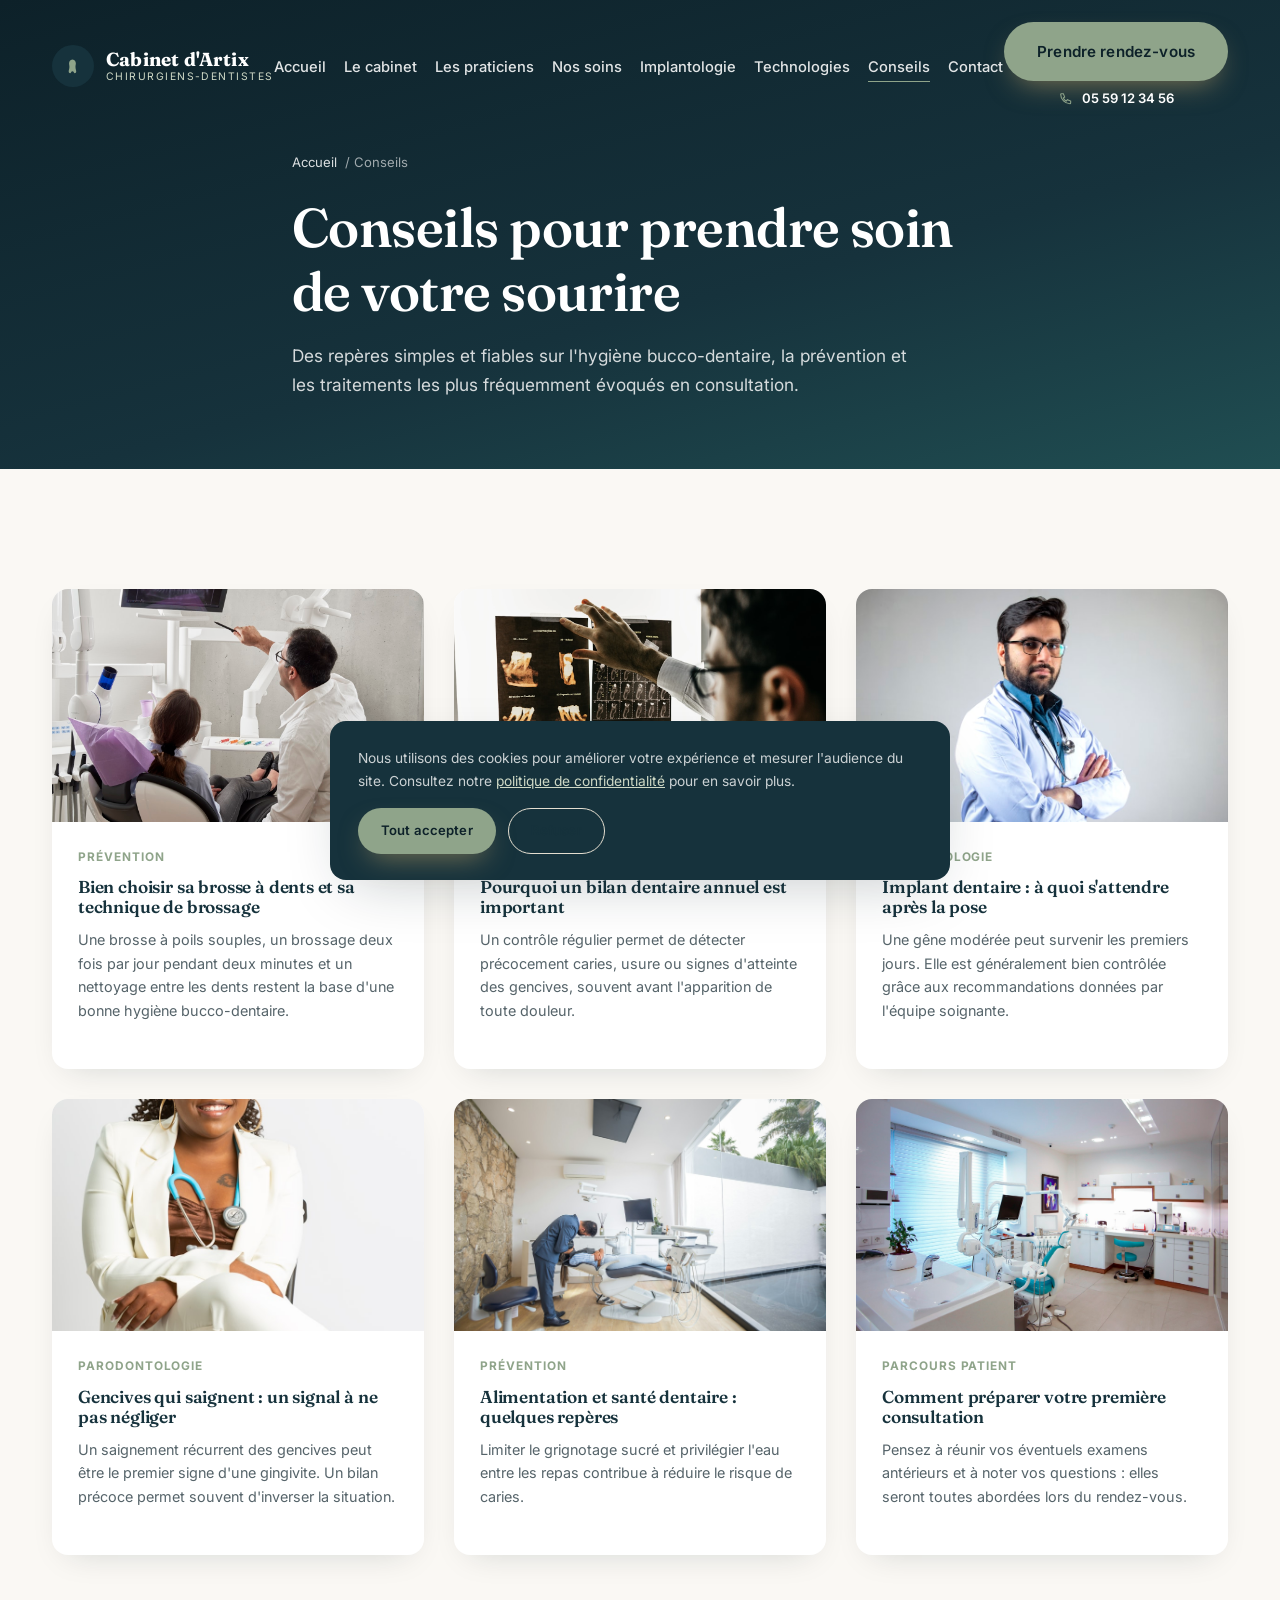
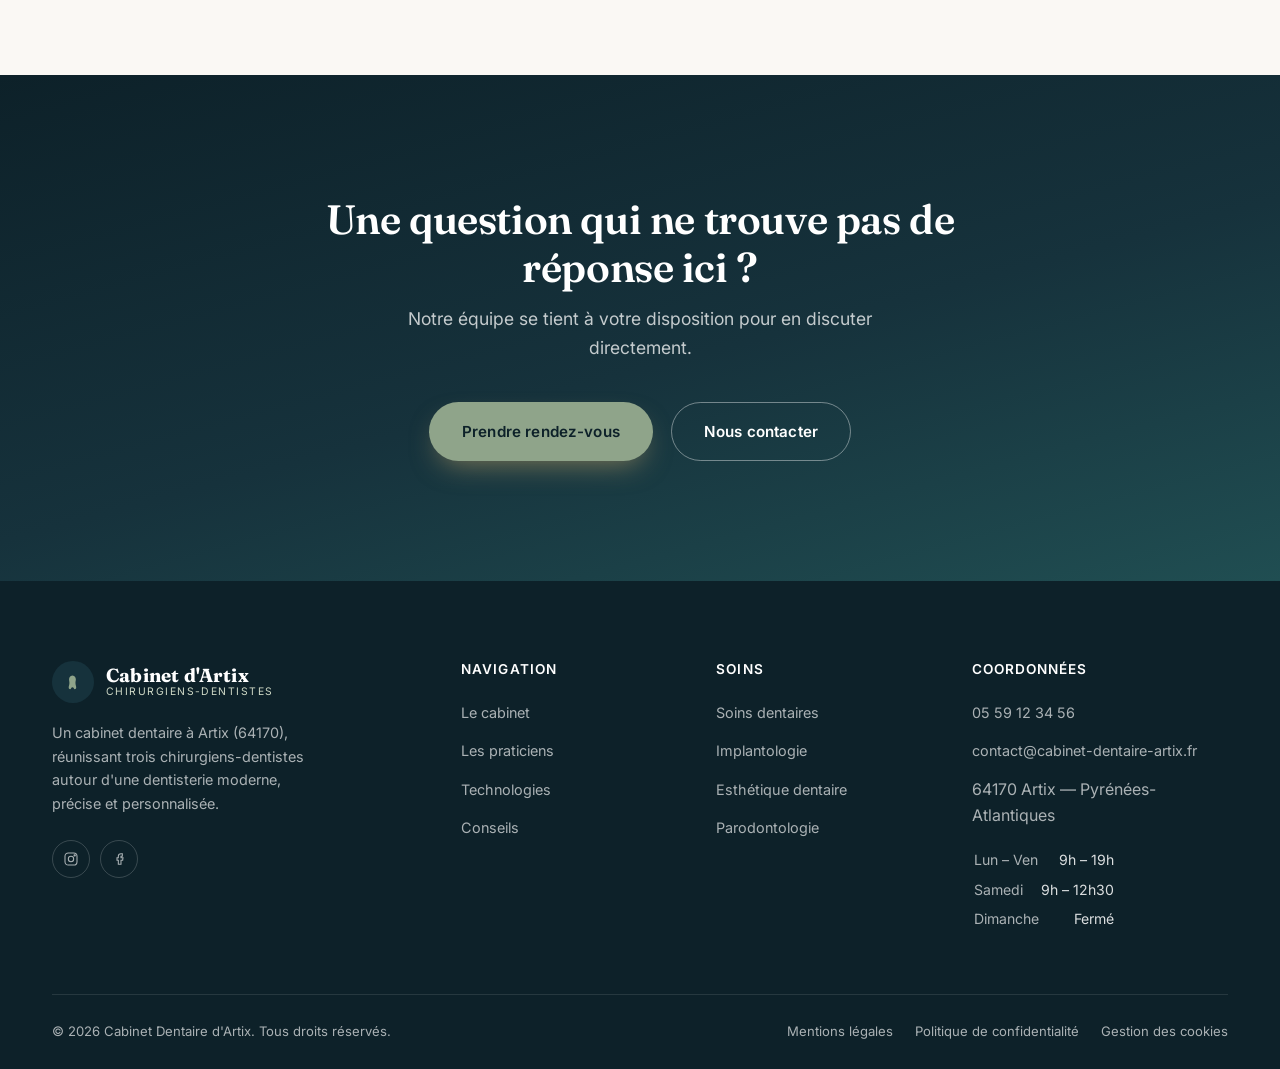
==== conseils.html @ f7f4b3a9 "Initial commit: site vitrine Cabinet Dentaire d'Artix Site multi-pages (accueil, cabinet, praticiens" ====
<!DOCTYPE html>
<html lang="fr">
<head>
<meta charset="UTF-8">
<meta name="viewport" content="width=device-width, initial-scale=1.0">
<title>Conseils dentaires — Cabinet Dentaire d'Artix (64170)</title>
<meta name="description" content="Conseils pratiques sur l'hygiène bucco-dentaire, la prévention et les implants dentaires, par l'équipe du Cabinet Dentaire d'Artix.">
<link rel="canonical" href="https://www.cabinet-dentaire-artix.fr/conseils.html">
<link rel="icon" href="data:image/svg+xml,%3Csvg xmlns='http://www.w3.org/2000/svg' viewBox='0 0 24 24'%3E%3Crect width='24' height='24' rx='6' fill='%2316323c'/%3E%3Cpath fill='%238fa48a' d='M12 5c-2.5 0-4.3 1.7-4.3 4 0 1.6.4 2.4.4 4 0 2.3-.8 3.1-.8 5 0 1.1.7 1.9 1.5 1.9 1.1 0 1.1-2.3 2.6-2.3s1.5 2.3 2.6 2.3c.8 0 1.5-.8 1.5-1.9 0-1.9-.8-2.7-.8-5 0-1.6.4-2.4.4-4 0-2.3-1.8-4-4.3-4z'/%3E%3C/svg%3E">
<link rel="preconnect" href="https://fonts.googleapis.com">
<link rel="preconnect" href="https://fonts.gstatic.com" crossorigin>
<link href="https://fonts.googleapis.com/css2?family=Fraunces:ital,opsz,wght@0,9..144,500;0,9..144,600;1,9..144,500&family=Inter:wght@400;500;600;700&display=swap" rel="stylesheet">
<link rel="stylesheet" href="css/style.css">
</head>
<body>

<header class="site-header" id="siteHeader">
  <div class="container">
    <a href="index.html" class="logo">
      <span class="logo-mark"><svg viewBox="0 0 24 24" fill="none"><path d="M12 5c-2.5 0-4.3 1.7-4.3 4 0 1.6.4 2.4.4 4 0 2.3-.8 3.1-.8 5 0 1.1.7 1.9 1.5 1.9 1.1 0 1.1-2.3 2.6-2.3s1.5 2.3 2.6 2.3c.8 0 1.5-.8 1.5-1.9 0-1.9-.8-2.7-.8-5 0-1.6.4-2.4.4-4 0-2.3-1.8-4-4.3-4z" fill="currentColor"/></svg></span>
      <span class="logo-text"><strong>Cabinet d'Artix</strong><span>Chirurgiens-dentistes</span></span>
    </a>
    <nav class="main-nav">
      <ul>
        <li><a href="index.html">Accueil</a></li>
        <li><a href="le-cabinet.html">Le cabinet</a></li>
        <li><a href="les-praticiens.html">Les praticiens</a></li>
        <li><a href="soins-dentaires.html">Nos soins</a></li>
        <li><a href="implantologie.html">Implantologie</a></li>
        <li><a href="technologies.html">Technologies</a></li>
        <li><a href="conseils.html" class="active">Conseils</a></li>
        <li><a href="contact.html">Contact</a></li>
      </ul>
    </nav>
    <div class="header-actions">
      <div class="header-cta">
        <a href="contact.html" class="btn btn-primary">Prendre rendez-vous</a>
        <a href="tel:+33559123456" class="header-call">
          <svg viewBox="0 0 24 24" fill="none" stroke="currentColor" stroke-width="1.6"><path d="M4 5c0-.6.4-1 1-1h3l2 5-2 1.5c.9 2 2.5 3.6 4.5 4.5L14 13l5 2v3c0 .6-.4 1-1 1C10.6 19 4 12.4 4 5z"/></svg>
          <span>05 59 12 34 56</span>
        </a>
      </div>
      <button class="nav-toggle" id="navToggle" aria-label="Ouvrir le menu"><span></span><span></span><span></span></button>
    </div>
  </div>
</header>

<div class="mobile-nav-panel" id="mobileNav">
  <ul>
    <li><a href="index.html">Accueil</a></li>
    <li><a href="le-cabinet.html">Le cabinet</a></li>
    <li><a href="les-praticiens.html">Les praticiens</a></li>
    <li><a href="soins-dentaires.html">Nos soins</a></li>
    <li><a href="implantologie.html">Implantologie</a></li>
    <li><a href="technologies.html">Technologies</a></li>
    <li><a href="conseils.html">Conseils</a></li>
    <li><a href="contact.html">Contact</a></li>
  </ul>
  <a href="contact.html" class="btn btn-primary">Prendre rendez-vous</a>
  <a href="tel:+33559123456" class="header-call">05 59 12 34 56</a>
</div>

<main>

<section class="page-hero no-media">
  <div class="container page-hero-content">
    <div class="breadcrumb"><a href="index.html">Accueil</a> / Conseils</div>
    <h1>Conseils pour prendre soin de votre sourire</h1>
    <p class="page-hero-lead">Des repères simples et fiables sur l'hygiène bucco-dentaire, la prévention et les traitements les plus fréquemment évoqués en consultation.</p>
  </div>
</section>

<section class="section-pad">
  <div class="container">
    <div class="articles-grid" data-reveal-group>
      <article class="article-card" data-reveal style="--i:0">
        <div class="article-media"><img src="assets/img/consultation.jpg" alt="Bonnes pratiques d'hygiène bucco-dentaire au quotidien" loading="lazy"></div>
        <div class="article-body">
          <div class="article-tag">Prévention</div>
          <h3>Bien choisir sa brosse à dents et sa technique de brossage</h3>
          <p>Une brosse à poils souples, un brossage deux fois par jour pendant deux minutes et un nettoyage entre les dents restent la base d'une bonne hygiène bucco-dentaire.</p>
        </div>
      </article>
      <article class="article-card" data-reveal style="--i:1">
        <div class="article-media"><img src="assets/img/diagnostic.jpg" alt="Fréquence recommandée des bilans dentaires" loading="lazy"></div>
        <div class="article-body">
          <div class="article-tag">Prévention</div>
          <h3>Pourquoi un bilan dentaire annuel est important</h3>
          <p>Un contrôle régulier permet de détecter précocement caries, usure ou signes d'atteinte des gencives, souvent avant l'apparition de toute douleur.</p>
        </div>
      </article>
      <article class="article-card" data-reveal style="--i:2">
        <div class="article-media"><img src="assets/img/team-antoine.jpg" alt="Explication du déroulement d'un traitement implantaire" loading="lazy"></div>
        <div class="article-body">
          <div class="article-tag">Implantologie</div>
          <h3>Implant dentaire&nbsp;: à quoi s'attendre après la pose</h3>
          <p>Une gêne modérée peut survenir les premiers jours. Elle est généralement bien contrôlée grâce aux recommandations données par l'équipe soignante.</p>
        </div>
      </article>
      <article class="article-card" data-reveal style="--i:3">
        <div class="article-media"><img src="assets/img/team-sarah.jpg" alt="Prévention des maladies des gencives" loading="lazy"></div>
        <div class="article-body">
          <div class="article-tag">Parodontologie</div>
          <h3>Gencives qui saignent&nbsp;: un signal à ne pas négliger</h3>
          <p>Un saignement récurrent des gencives peut être le premier signe d'une gingivite. Un bilan précoce permet souvent d'inverser la situation.</p>
        </div>
      </article>
      <article class="article-card" data-reveal style="--i:4">
        <div class="article-media"><img src="assets/img/cabinet-vue.jpg" alt="Alimentation et santé dentaire" loading="lazy"></div>
        <div class="article-body">
          <div class="article-tag">Prévention</div>
          <h3>Alimentation et santé dentaire&nbsp;: quelques repères</h3>
          <p>Limiter le grignotage sucré et privilégier l'eau entre les repas contribue à réduire le risque de caries.</p>
        </div>
      </article>
      <article class="article-card" data-reveal style="--i:5">
        <div class="article-media"><img src="assets/img/hero-cabinet.jpg" alt="Bonne préparation avant un rendez-vous dentaire" loading="lazy"></div>
        <div class="article-body">
          <div class="article-tag">Parcours patient</div>
          <h3>Comment préparer votre première consultation</h3>
          <p>Pensez à réunir vos éventuels examens antérieurs et à noter vos questions&nbsp;: elles seront toutes abordées lors du rendez-vous.</p>
        </div>
      </article>
    </div>
  </div>
</section>

<section class="cta-final section-pad">
  <div class="container">
    <div data-reveal>
      <h2>Une question qui ne trouve pas de réponse ici ?</h2>
      <p class="lead">Notre équipe se tient à votre disposition pour en discuter directement.</p>
      <div class="cta-final-actions">
        <a href="contact.html" class="btn btn-primary">Prendre rendez-vous</a>
        <a href="contact.html?tab=msg" class="btn btn-ghost-light">Nous contacter</a>
      </div>
    </div>
  </div>
</section>

</main>

<footer class="site-footer">
  <div class="container">
    <div class="footer-top">
      <div class="footer-brand">
        <a href="index.html" class="logo">
          <span class="logo-mark"><svg viewBox="0 0 24 24" fill="none"><path d="M12 5c-2.5 0-4.3 1.7-4.3 4 0 1.6.4 2.4.4 4 0 2.3-.8 3.1-.8 5 0 1.1.7 1.9 1.5 1.9 1.1 0 1.1-2.3 2.6-2.3s1.5 2.3 2.6 2.3c.8 0 1.5-.8 1.5-1.9 0-1.9-.8-2.7-.8-5 0-1.6.4-2.4.4-4 0-2.3-1.8-4-4.3-4z" fill="currentColor"/></svg></span>
          <span class="logo-text"><strong>Cabinet d'Artix</strong><span>Chirurgiens-dentistes</span></span>
        </a>
        <p>Un cabinet dentaire à Artix (64170), réunissant trois chirurgiens-dentistes autour d'une dentisterie moderne, précise et personnalisée.</p>
        <div class="footer-social">
          <a href="#" aria-label="Instagram"><svg viewBox="0 0 24 24" fill="none" stroke="currentColor" stroke-width="1.6"><rect x="3" y="3" width="18" height="18" rx="5"/><circle cx="12" cy="12" r="4"/><circle cx="17.5" cy="6.5" r="1"/></svg></a>
          <a href="#" aria-label="Facebook"><svg viewBox="0 0 24 24" fill="none" stroke="currentColor" stroke-width="1.6"><path d="M15 8h2V4h-2a4 4 0 00-4 4v2H9v4h2v6h4v-6h2.5l.5-4H15V8z"/></svg></a>
        </div>
      </div>
      <div class="footer-col">
        <h4>Navigation</h4>
        <ul>
          <li><a href="le-cabinet.html">Le cabinet</a></li>
          <li><a href="les-praticiens.html">Les praticiens</a></li>
          <li><a href="technologies.html">Technologies</a></li>
          <li><a href="conseils.html">Conseils</a></li>
        </ul>
      </div>
      <div class="footer-col">
        <h4>Soins</h4>
        <ul>
          <li><a href="soins-dentaires.html">Soins dentaires</a></li>
          <li><a href="implantologie.html">Implantologie</a></li>
          <li><a href="esthetique-dentaire.html">Esthétique dentaire</a></li>
          <li><a href="parodontologie.html">Parodontologie</a></li>
        </ul>
      </div>
      <div class="footer-col">
        <h4>Coordonnées</h4>
        <ul>
          <li><a href="tel:+33559123456">05 59 12 34 56</a></li>
          <li><a href="mailto:contact@cabinet-dentaire-artix.fr">contact@cabinet-dentaire-artix.fr</a></li>
          <li><span>64170 Artix — Pyrénées-Atlantiques</span></li>
        </ul>
        <table class="footer-hours" style="margin-top:16px;">
          <tr><td>Lun – Ven</td><td>9h – 19h</td></tr>
          <tr><td>Samedi</td><td>9h – 12h30</td></tr>
          <tr><td>Dimanche</td><td>Fermé</td></tr>
        </table>
      </div>
    </div>
    <div class="footer-bottom">
      <span>© 2026 Cabinet Dentaire d'Artix. Tous droits réservés.</span>
      <div class="footer-legal">
        <a href="mentions-legales.html">Mentions légales</a>
        <a href="politique-confidentialite.html">Politique de confidentialité</a>
        <a href="gestion-cookies.html">Gestion des cookies</a>
      </div>
    </div>
  </div>
</footer>

<div class="mobile-bar">
  <a href="tel:+33559123456" class="btn btn-outline">Appeler</a>
  <a href="contact.html" class="btn btn-primary">Rendez-vous</a>
</div>

<button class="to-top" id="toTop" aria-label="Retour en haut"><svg viewBox="0 0 24 24" fill="none" stroke="currentColor" stroke-width="2"><path d="M12 19V5M5 12l7-7 7 7"/></svg></button>

<div class="cookie-banner" id="cookieBanner">
  <p>Nous utilisons des cookies pour améliorer votre expérience et mesurer l'audience du site. Consultez notre <a href="politique-confidentialite.html">politique de confidentialité</a> pour en savoir plus.</p>
  <div class="cookie-actions">
    <button class="btn btn-primary" id="cookieAccept">Tout accepter</button>
    <button class="btn btn-outline" id="cookieDecline">Refuser</button>
  </div>
</div>

<script src="js/main.js"></script>
</body>
</html>
---- css/style.css ----
/* ==========================================================================
   Cabinet Dentaire d'Artix — Feuille de styles principale
   ========================================================================== */

:root {
  /* Couleurs — bleu nuit / pétrole, vert sauge, beige naturel, blanc cassé */
  --navy: #16323c;
  --navy-deep: #0d2129;
  --petrol: #204e52;
  --gold: #8fa48a;        /* vert sauge — accent (nom de variable conservé) */
  --gold-soft: #cfd9c6;   /* vert sauge clair */
  --beige: #f2ede1;       /* beige naturel */
  --off-white: #faf8f4;   /* blanc cassé */
  --white: #ffffff;
  --ink: #1f2b2c;
  --ink-soft: #56646a;
  --line: #e4ded0;
  --success: #4a7c63;

  /* Typographie */
  --font-display: "Fraunces", "Playfair Display", Georgia, serif;
  --font-body: "Inter", -apple-system, BlinkMacSystemFont, "Segoe UI", sans-serif;

  /* Rythme */
  --container: 1240px;
  --radius-sm: 8px;
  --radius-md: 16px;
  --radius-lg: 28px;
  --shadow-soft: 0 20px 60px -20px rgba(13, 33, 41, 0.25);
  --shadow-card: 0 12px 32px -16px rgba(13, 33, 41, 0.18);
  --ease: cubic-bezier(0.22, 1, 0.36, 1);
}

/* ---------- Reset ---------- */
*, *::before, *::after { box-sizing: border-box; }
html { scroll-behavior: smooth; }
body, h1, h2, h3, h4, p, figure, blockquote { margin: 0; }
ul, ol { margin: 0; padding: 0; list-style: none; }
img { max-width: 100%; display: block; }
a { color: inherit; text-decoration: none; }
button { font: inherit; cursor: pointer; }
input, textarea, select { font: inherit; }
svg { display: block; }

body {
  font-family: var(--font-body);
  color: var(--ink);
  background: var(--off-white);
  line-height: 1.65;
  -webkit-font-smoothing: antialiased;
  overflow-x: hidden;
}

.container {
  width: 100%;
  max-width: var(--container);
  margin: 0 auto;
  padding-left: 32px;
  padding-right: 32px;
}

section { position: relative; }

h1, h2, h3, h4 {
  font-family: var(--font-display);
  font-weight: 600;
  color: var(--navy);
  line-height: 1.18;
  letter-spacing: -0.01em;
}

h2 { font-size: clamp(2rem, 3.2vw, 2.85rem); }
h3 { font-size: clamp(1.25rem, 2vw, 1.5rem); }

.eyebrow {
  display: inline-flex;
  align-items: center;
  gap: 10px;
  font-family: var(--font-body);
  font-size: 0.78rem;
  font-weight: 600;
  letter-spacing: 0.14em;
  text-transform: uppercase;
  color: var(--gold);
  margin-bottom: 16px;
}
.eyebrow::before {
  content: "";
  width: 26px;
  height: 1px;
  background: var(--gold);
}

.section-head {
  max-width: 640px;
  margin-bottom: 56px;
}
.section-head.center { margin-left: auto; margin-right: auto; text-align: center; }
.section-head p { color: var(--ink-soft); font-size: 1.05rem; margin-top: 16px; }

.section-pad { padding: 120px 0; }
@media (max-width: 768px) { .section-pad { padding: 80px 0; } }

/* ---------- Boutons ---------- */
.btn {
  display: inline-flex;
  align-items: center;
  justify-content: center;
  gap: 10px;
  padding: 16px 32px;
  border-radius: 100px;
  font-size: 0.95rem;
  font-weight: 600;
  letter-spacing: 0.01em;
  border: 1px solid transparent;
  transition: transform 0.35s var(--ease), box-shadow 0.35s var(--ease), background 0.35s var(--ease), color 0.35s var(--ease), border-color 0.35s var(--ease);
  white-space: nowrap;
}
.btn-primary {
  background: var(--gold);
  color: var(--navy-deep);
  box-shadow: 0 12px 28px -10px rgba(198, 165, 103, 0.6);
}
.btn-primary:hover { transform: translateY(-2px); box-shadow: 0 16px 34px -10px rgba(198, 165, 103, 0.75); }

.btn-ghost-light {
  background: transparent;
  color: var(--white);
  border-color: rgba(255,255,255,0.4);
}
.btn-ghost-light:hover { background: rgba(255,255,255,0.1); border-color: rgba(255,255,255,0.7); transform: translateY(-2px); }

.btn-outline {
  background: transparent;
  color: var(--navy);
  border-color: var(--line);
}
.btn-outline:hover { border-color: var(--navy); transform: translateY(-2px); }

.btn-dark {
  background: var(--navy);
  color: var(--white);
}
.btn-dark:hover { background: var(--navy-deep); transform: translateY(-2px); }

.btn-block { width: 100%; }
.btn svg { width: 18px; height: 18px; flex-shrink: 0; }

/* ---------- Header ---------- */
.site-header {
  position: fixed;
  top: 0; left: 0; right: 0;
  z-index: 500;
  padding: 22px 0;
  transition: background 0.4s var(--ease), padding 0.4s var(--ease), box-shadow 0.4s var(--ease);
}
.site-header .container { display: flex; align-items: center; justify-content: space-between; }
.site-header.scrolled {
  background: rgba(250, 248, 244, 0.92);
  backdrop-filter: blur(14px);
  -webkit-backdrop-filter: blur(14px);
  padding: 14px 0;
  box-shadow: 0 8px 30px -18px rgba(14,36,56,0.35);
}

.logo { display: flex; align-items: center; gap: 12px; }
.logo-mark {
  width: 42px; height: 42px;
  border-radius: 50%;
  display: grid; place-items: center;
  background: var(--navy);
  color: var(--gold);
  flex-shrink: 0;
}
.logo-mark svg { width: 22px; height: 22px; }
.logo-text { display: flex; flex-direction: column; line-height: 1.1; }
.logo-text strong {
  font-family: var(--font-display);
  font-size: 1.18rem;
  color: var(--white);
  transition: color 0.4s var(--ease);
  letter-spacing: 0.01em;
}
.logo-text span {
  font-size: 0.65rem;
  letter-spacing: 0.14em;
  text-transform: uppercase;
  color: var(--gold-soft);
  transition: color 0.4s var(--ease);
}
.site-header.scrolled .logo-text strong { color: var(--navy); }
.site-header.scrolled .logo-text span { color: var(--gold); }

.main-nav { display: flex; align-items: center; gap: 40px; min-width: 0; }
.main-nav ul { display: flex; gap: 18px; min-width: 0; }
.main-nav a {
  font-size: 0.92rem;
  font-weight: 500;
  color: rgba(255,255,255,0.88);
  position: relative;
  padding: 4px 0;
  white-space: nowrap;
  transition: color 0.3s var(--ease);
}
.main-nav a::after {
  content: "";
  position: absolute; left: 0; right: 100%; bottom: -2px;
  height: 1px; background: var(--gold);
  transition: right 0.35s var(--ease);
}
.main-nav a:hover::after, .main-nav a.active::after { right: 0; }
.main-nav a:hover { color: var(--white); }
.site-header.scrolled .main-nav a { color: var(--ink); }
.site-header.scrolled .main-nav a:hover { color: var(--navy); }

.header-actions { display: flex; align-items: center; gap: 18px; }
.header-cta { display: flex; flex-direction: column; align-items: center; gap: 7px; }
.header-call {
  display: flex; align-items: center; gap: 8px;
  color: var(--white); font-size: 0.82rem; font-weight: 600;
  white-space: nowrap;
  transition: color 0.3s var(--ease);
}
.header-call span { white-space: nowrap; }
.site-header.scrolled .header-call { color: var(--navy); }
.header-call svg { width: 16px; height: 16px; color: var(--gold); flex-shrink: 0; }

.nav-toggle {
  display: none;
  width: 44px; height: 44px;
  border-radius: 50%;
  border: 1px solid rgba(255,255,255,0.35);
  background: transparent;
  align-items: center; justify-content: center;
  flex-direction: column; gap: 5px;
}
.site-header.scrolled .nav-toggle { border-color: var(--line); }
.nav-toggle span { width: 18px; height: 1.5px; background: var(--white); transition: all 0.3s var(--ease); }
.site-header.scrolled .nav-toggle span { background: var(--navy); }
.nav-toggle.open span:nth-child(1) { transform: translateY(6.5px) rotate(45deg); }
.nav-toggle.open span:nth-child(2) { opacity: 0; }
.nav-toggle.open span:nth-child(3) { transform: translateY(-6.5px) rotate(-45deg); }

/* ---------- Hero ---------- */
.hero {
  position: relative;
  min-height: 100vh;
  display: flex;
  align-items: center;
  color: var(--white);
  overflow: hidden;
}
.hero-media { position: absolute; inset: 0; z-index: 0; }
.hero-media img { width: 100%; height: 100%; object-fit: cover; transform: scale(1.06); }
.hero-media::after {
  content: "";
  position: absolute; inset: 0;
  background:
    linear-gradient(180deg, rgba(8,24,38,0.72) 0%, rgba(8,24,38,0.55) 38%, rgba(8,24,38,0.88) 100%),
    linear-gradient(90deg, rgba(8,24,38,0.55) 0%, rgba(8,24,38,0.15) 55%);
}
.hero-content { position: relative; z-index: 2; padding-top: 110px; padding-bottom: 80px; }
.hero-content { max-width: 700px; }
.hero-eyebrow {
  display: inline-flex; align-items: center; gap: 10px;
  font-size: 0.8rem; font-weight: 600; letter-spacing: 0.16em; text-transform: uppercase;
  color: var(--gold-soft);
  border: 1px solid rgba(230,217,189,0.35);
  padding: 8px 18px; border-radius: 100px;
  margin-bottom: 28px;
  background: rgba(255,255,255,0.06);
}
.hero h1 {
  font-size: clamp(2.6rem, 5.4vw, 4.4rem);
  color: var(--white);
  margin-bottom: 24px;
}
.hero h1 em { font-style: italic; color: var(--gold-soft); }
.hero-lead {
  font-size: 1.15rem;
  color: rgba(255,255,255,0.86);
  max-width: 560px;
  margin-bottom: 40px;
}
.hero-actions { display: flex; flex-wrap: wrap; gap: 18px; margin-bottom: 64px; }

.hero-badges {
  display: flex; flex-wrap: wrap; gap: 14px 34px;
  padding-top: 32px;
  border-top: 1px solid rgba(255,255,255,0.18);
  max-width: 620px;
}
.hero-badge { display: flex; align-items: center; gap: 10px; font-size: 0.88rem; color: rgba(255,255,255,0.9); font-weight: 500; }
.hero-badge svg { width: 20px; height: 20px; color: var(--gold); flex-shrink: 0; }

.scroll-cue {
  position: absolute; bottom: 34px; left: 50%; transform: translateX(-50%);
  z-index: 2;
  display: flex; flex-direction: column; align-items: center; gap: 10px;
  color: rgba(255,255,255,0.7);
  font-size: 0.7rem; letter-spacing: 0.12em; text-transform: uppercase;
}
.scroll-cue .line { width: 1px; height: 34px; background: rgba(255,255,255,0.4); overflow: hidden; position: relative; }
.scroll-cue .line::after {
  content: ""; position: absolute; top: -100%; left: 0; width: 100%; height: 100%;
  background: var(--gold);
  animation: scrollcue 2.2s ease-in-out infinite;
}
@keyframes scrollcue { 0% { top: -100%; } 60% { top: 100%; } 100% { top: 100%; } }

.hero-floating-badge {
  position: absolute; z-index: 2; left: 40px; bottom: 40px;
  display: flex; align-items: center; gap: 14px;
  background: rgba(13,33,41,0.55);
  backdrop-filter: blur(10px); -webkit-backdrop-filter: blur(10px);
  border: 1px solid rgba(255,255,255,0.18);
  border-radius: var(--radius-md);
  padding: 16px 20px;
  max-width: 320px;
}
.hero-floating-badge .ico {
  width: 40px; height: 40px; border-radius: 50%; flex-shrink: 0;
  background: rgba(143,164,138,0.18); color: var(--gold-soft);
  display: grid; place-items: center;
}
.hero-floating-badge .ico svg { width: 20px; height: 20px; }
.hero-floating-badge strong { display: block; color: var(--white); font-size: 0.92rem; margin-bottom: 2px; }
.hero-floating-badge span { font-size: 0.78rem; color: rgba(255,255,255,0.7); }
@media (max-width: 900px) { .hero-floating-badge { display: none; } }

/* ---------- Bande de chiffres clés ---------- */
.stats-band { background: var(--navy-deep); padding: 56px 0; position: relative; overflow: hidden; }
.stats-band::before {
  content: ""; position: absolute; inset: -40% -10% auto -10%; height: 220%;
  background: radial-gradient(circle at 20% 30%, rgba(143,164,138,0.16), transparent 55%),
              radial-gradient(circle at 80% 70%, rgba(143,164,138,0.1), transparent 50%);
  pointer-events: none;
}
.stats-band-grid { position: relative; z-index: 1; display: grid; grid-template-columns: repeat(4, 1fr); gap: 20px; }
.stat-item { text-align: center; padding: 0 16px; border-left: 1px solid rgba(255,255,255,0.12); }
.stat-item:first-child { border-left: none; }
.stat-item strong { display: block; font-family: var(--font-display); font-size: 2.6rem; color: var(--gold-soft); line-height: 1; margin-bottom: 10px; }
.stat-item span { font-size: 0.85rem; color: rgba(255,255,255,0.68); }
@media (max-width: 860px) {
  .stats-band-grid { grid-template-columns: repeat(2, 1fr); gap: 32px 20px; }
  .stat-item:nth-child(3) { border-left: none; }
}
@media (max-width: 480px) {
  .stats-band-grid { grid-template-columns: 1fr; gap: 24px; }
  .stat-item { border-left: none; padding: 0; padding-top: 20px; border-top: 1px solid rgba(255,255,255,0.12); }
  .stat-item:first-child { padding-top: 0; border-top: none; }
}

/* ---------- Reveal on scroll ---------- */
[data-reveal] { opacity: 0; transform: translateY(28px); transition: opacity 0.9s var(--ease), transform 0.9s var(--ease); }
[data-reveal].in-view { opacity: 1; transform: translateY(0); }
[data-reveal="fade"] { transform: none; }
[data-reveal-group] > * { transition-delay: calc(var(--i, 0) * 90ms); }

/* ---------- Le cabinet ---------- */
.about { background: var(--off-white); }
.about-grid { display: grid; grid-template-columns: 1.02fr 0.98fr; gap: 90px; align-items: center; }
.about-media { position: relative; }
.about-media .frame-main { border-radius: var(--radius-lg); overflow: hidden; box-shadow: var(--shadow-soft); aspect-ratio: 4/5; }
.about-media .frame-main img { width: 100%; height: 100%; object-fit: cover; }
.about-media .frame-float {
  position: absolute; width: 46%; aspect-ratio: 5/4;
  border-radius: var(--radius-md); overflow: hidden;
  border: 6px solid var(--off-white);
  box-shadow: var(--shadow-card);
  bottom: -48px; right: -48px;
}
.about-media .frame-float img { width: 100%; height: 100%; object-fit: cover; }
.about-stat {
  position: absolute; top: 32px; left: -28px;
  background: var(--navy); color: var(--white);
  border-radius: var(--radius-md);
  padding: 22px 26px;
  box-shadow: var(--shadow-card);
}
.about-stat strong { display: block; font-family: var(--font-display); font-size: 2.1rem; color: var(--gold-soft); }
.about-stat span { font-size: 0.78rem; letter-spacing: 0.06em; color: rgba(255,255,255,0.75); }

.about-body p { color: var(--ink-soft); margin-bottom: 18px; font-size: 1.02rem; }
.about-points { margin-top: 32px; display: grid; gap: 18px; }
.about-point { display: flex; gap: 16px; align-items: flex-start; }
.about-point .ico {
  width: 40px; height: 40px; border-radius: 50%; flex-shrink: 0;
  background: var(--beige); color: var(--gold);
  display: grid; place-items: center;
}
.about-point .ico svg { width: 20px; height: 20px; }
.about-point h4 { font-family: var(--font-body); font-size: 1rem; font-weight: 600; color: var(--navy); margin-bottom: 3px; }
.about-point p { margin: 0; font-size: 0.92rem; color: var(--ink-soft); }

/* ---------- Nos soins ---------- */
.soins { background: var(--beige); }
.soins-grid { display: grid; grid-template-columns: repeat(4, 1fr); gap: 26px; }
.soin-card {
  background: var(--white);
  border-radius: var(--radius-md);
  padding: 36px 28px;
  box-shadow: var(--shadow-card);
  transition: transform 0.45s var(--ease), box-shadow 0.45s var(--ease);
  display: flex; flex-direction: column;
  height: 100%;
}
.soin-card:hover { transform: translateY(-8px); box-shadow: 0 26px 50px -18px rgba(14,36,56,0.28); }
.soin-ico {
  width: 56px; height: 56px; border-radius: 16px;
  background: linear-gradient(150deg, var(--navy), var(--petrol));
  color: var(--gold-soft);
  display: grid; place-items: center;
  margin-bottom: 22px;
}
.soin-ico svg { width: 28px; height: 28px; }
.soin-card h3 { margin-bottom: 10px; font-size: 1.15rem; }
.soin-card p { color: var(--ink-soft); font-size: 0.92rem; flex-grow: 1; margin-bottom: 18px; }
.soin-link { display: inline-flex; align-items: center; gap: 8px; font-size: 0.85rem; font-weight: 600; color: var(--navy); }
.soin-link svg { width: 15px; height: 15px; transition: transform 0.3s var(--ease); color: var(--gold); }
.soin-card:hover .soin-link svg { transform: translateX(4px); }

/* ---------- Equipe ---------- */
.team { background: var(--off-white); }
.team-grid { display: grid; grid-template-columns: repeat(5, 1fr); gap: 24px; }
.team-card { text-align: center; }
.team-photo {
  border-radius: var(--radius-md);
  overflow: hidden;
  aspect-ratio: 3/3.6;
  margin-bottom: 20px;
  position: relative;
  box-shadow: var(--shadow-card);
}
.team-photo img { width: 100%; height: 100%; object-fit: cover; transition: transform 0.6s var(--ease); }
.team-card:hover .team-photo img { transform: scale(1.06); }
.team-photo .social {
  position: absolute; bottom: 14px; left: 50%; transform: translateX(-50%) translateY(10px);
  display: flex; gap: 8px; opacity: 0; transition: all 0.35s var(--ease);
}
.team-card:hover .team-photo .social { opacity: 1; transform: translateX(-50%) translateY(0); }
.team-photo .social a {
  width: 34px; height: 34px; border-radius: 50%;
  background: rgba(255,255,255,0.92); color: var(--navy);
  display: grid; place-items: center;
}
.team-photo .social svg { width: 15px; height: 15px; }
.team-card h3 { font-size: 1.08rem; margin-bottom: 3px; }
.team-role { color: var(--gold); font-size: 0.82rem; font-weight: 600; letter-spacing: 0.03em; margin-bottom: 10px; }
.team-bio { color: var(--ink-soft); font-size: 0.86rem; }

/* ---------- Pourquoi nous choisir ---------- */
.why {
  background: linear-gradient(165deg, var(--navy-deep), var(--navy) 55%, var(--petrol));
  color: var(--white);
}
.why .eyebrow { color: var(--gold-soft); }
.why .eyebrow::before { background: var(--gold-soft); }
.why h2 { color: var(--white); }
.why .section-head p { color: rgba(255,255,255,0.72); }
.why-grid { display: grid; grid-template-columns: repeat(3, 1fr); gap: 2px; background: rgba(255,255,255,0.1); border-radius: var(--radius-lg); overflow: hidden; }
.why-item { background: var(--navy); padding: 44px 36px; transition: background 0.4s var(--ease); }
.why-item:hover { background: var(--petrol); }
.why-ico {
  width: 52px; height: 52px; border-radius: 14px;
  background: rgba(230,217,189,0.12); color: var(--gold-soft);
  display: grid; place-items: center; margin-bottom: 22px;
}
.why-ico svg { width: 26px; height: 26px; }
.why-item h3 { color: var(--white); font-size: 1.1rem; margin-bottom: 10px; }
.why-item p { color: rgba(255,255,255,0.7); font-size: 0.9rem; }

/* ---------- Nos engagements ---------- */
.engage { background: var(--beige); }
.engage-grid { display: grid; grid-template-columns: repeat(3, 1fr); gap: 26px; }
.engage-card {
  background: var(--white); border-radius: var(--radius-md);
  padding: 34px 30px; box-shadow: var(--shadow-card);
  display: flex; flex-direction: column; height: 100%;
}
.engage-card h3 { margin-bottom: 10px; font-size: 1.1rem; }
.engage-card p { color: var(--ink-soft); font-size: 0.92rem; }

/* ---------- Parcours patient ---------- */
.journey { background: var(--off-white); }
.journey-grid { display: grid; grid-template-columns: 0.92fr 1.08fr; gap: 80px; align-items: center; }
.journey-media { border-radius: var(--radius-lg); overflow: hidden; box-shadow: var(--shadow-soft); aspect-ratio: 4/5; }
.journey-media img { width: 100%; height: 100%; object-fit: cover; }
.steps { display: flex; flex-direction: column; }
.step { display: flex; gap: 24px; padding: 26px 0; border-bottom: 1px solid var(--line); }
.step:last-child { border-bottom: none; }
.step-num {
  font-family: var(--font-display); font-size: 1.4rem; color: var(--gold);
  width: 52px; height: 52px; border-radius: 50%; border: 1px solid var(--line);
  display: grid; place-items: center; flex-shrink: 0; background: var(--white);
}
.step h3 { margin-bottom: 6px; font-size: 1.08rem; }
.step p { color: var(--ink-soft); font-size: 0.92rem; }

/* ---------- FAQ ---------- */
.faq { background: var(--beige); }
.faq-wrap { max-width: 820px; margin: 0 auto; }
.faq-item { background: var(--white); border-radius: var(--radius-md); margin-bottom: 14px; overflow: hidden; box-shadow: 0 4px 18px -12px rgba(14,36,56,0.15); }
.faq-q {
  width: 100%; display: flex; align-items: center; justify-content: space-between; gap: 20px;
  padding: 24px 28px; text-align: left; background: transparent; border: none;
}
.faq-q h3 { font-size: 1rem; font-family: var(--font-body); font-weight: 600; }
.faq-q .plus {
  width: 34px; height: 34px; border-radius: 50%; background: var(--beige); color: var(--navy);
  display: grid; place-items: center; flex-shrink: 0; transition: transform 0.4s var(--ease), background 0.4s var(--ease), color 0.4s var(--ease);
}
.faq-q .plus svg { width: 16px; height: 16px; }
.faq-item.open .faq-q .plus { transform: rotate(135deg); background: var(--navy); color: var(--gold-soft); }
.faq-a { max-height: 0; overflow: hidden; transition: max-height 0.5s var(--ease); }
.faq-a-inner { padding: 0 28px 26px; color: var(--ink-soft); font-size: 0.94rem; }
.faq-item.open .faq-a { max-height: 320px; }

/* ---------- Contact ---------- */
.contact { background: var(--navy-deep); color: var(--white); }
.contact .eyebrow { color: var(--gold-soft); }
.contact .eyebrow::before { background: var(--gold-soft); }
.contact h2 { color: var(--white); }
.contact-grid { display: grid; grid-template-columns: 0.85fr 1.15fr; gap: 70px; }
.contact-info-list { display: flex; flex-direction: column; gap: 22px; margin: 32px 0 40px; }
.contact-info-item { display: flex; gap: 16px; align-items: flex-start; }
.contact-info-item .ico {
  width: 44px; height: 44px; border-radius: 50%; flex-shrink: 0;
  background: rgba(230,217,189,0.1); color: var(--gold-soft);
  display: grid; place-items: center;
}
.contact-info-item .ico svg { width: 20px; height: 20px; }
.contact-info-item strong { display: block; font-size: 0.95rem; margin-bottom: 3px; }
.contact-info-item span, .contact-info-item a { color: rgba(255,255,255,0.68); font-size: 0.9rem; }
.contact-info-item a:hover { color: var(--gold-soft); }
.hours-table { width: 100%; border-collapse: collapse; font-size: 0.88rem; }
.hours-table td { padding: 3px 0; color: rgba(255,255,255,0.68); }
.hours-table td:last-child { text-align: right; color: rgba(255,255,255,0.92); font-weight: 500; }

.map-embed { border-radius: var(--radius-md); overflow: hidden; margin-top: 32px; filter: grayscale(0.3) contrast(1.05); }
.map-embed iframe { width: 100%; height: 220px; border: 0; display: block; }

.contact-panel { background: var(--white); border-radius: var(--radius-lg); padding: 44px; color: var(--ink); box-shadow: var(--shadow-soft); }
.tabs { display: flex; gap: 8px; background: var(--beige); border-radius: 100px; padding: 6px; margin-bottom: 32px; }
.tab-btn {
  flex: 1; padding: 12px 18px; border: none; background: transparent; border-radius: 100px;
  font-size: 0.88rem; font-weight: 600; color: var(--ink-soft); transition: all 0.35s var(--ease);
}
.tab-btn.active { background: var(--navy); color: var(--white); }
.form-panel { display: none; }
.form-panel.active { display: block; animation: fadein 0.5s var(--ease); }
@keyframes fadein { from { opacity: 0; transform: translateY(6px); } to { opacity: 1; transform: translateY(0); } }

.form-grid { display: grid; grid-template-columns: 1fr 1fr; gap: 18px; }
.form-field { margin-bottom: 18px; }
.form-field.full { grid-column: 1 / -1; }
.form-field label { display: block; font-size: 0.82rem; font-weight: 600; color: var(--navy); margin-bottom: 8px; }
.form-field input, .form-field select, .form-field textarea {
  width: 100%; padding: 13px 16px; border: 1px solid var(--line); border-radius: var(--radius-sm);
  background: var(--off-white); color: var(--ink); font-size: 0.92rem;
  transition: border-color 0.3s var(--ease), box-shadow 0.3s var(--ease);
}
.form-field input:focus, .form-field select:focus, .form-field textarea:focus {
  outline: none; border-color: var(--gold); box-shadow: 0 0 0 4px rgba(198,165,103,0.15);
}
.form-field textarea { resize: vertical; min-height: 100px; }
.form-consent {
  display: flex; align-items: flex-start; gap: 10px;
  margin-bottom: 20px; cursor: pointer;
}
.form-consent input { margin-top: 3px; width: 16px; height: 16px; flex-shrink: 0; accent-color: var(--navy); }
.form-consent span { font-size: 0.8rem; color: var(--ink-soft); line-height: 1.5; }
.form-consent span a { color: var(--navy); text-decoration: underline; }
.form-note { font-size: 0.78rem; color: var(--ink-soft); margin-top: 14px; text-align: center; }
.form-success {
  display: none; text-align: center; padding: 30px 10px;
}
.form-success.show { display: block; }
.form-success .check {
  width: 60px; height: 60px; border-radius: 50%; background: var(--beige); color: var(--success);
  display: grid; place-items: center; margin: 0 auto 20px;
}
.form-success .check svg { width: 28px; height: 28px; }
.form-success h3 { margin-bottom: 8px; }
.form-success p { color: var(--ink-soft); font-size: 0.92rem; }

/* ---------- Footer ---------- */
.site-footer { background: var(--navy-deep); color: rgba(255,255,255,0.65); padding: 80px 0 0; }
.footer-top { display: grid; grid-template-columns: 1.4fr 0.8fr 0.8fr 1fr; gap: 50px; padding-bottom: 60px; border-bottom: 1px solid rgba(255,255,255,0.1); }
.footer-brand .logo-text strong { color: var(--white); }
.footer-brand p { margin-top: 18px; font-size: 0.9rem; max-width: 280px; }
.footer-social { display: flex; gap: 10px; margin-top: 24px; }
.footer-social a { width: 38px; height: 38px; border-radius: 50%; border: 1px solid rgba(255,255,255,0.18); display: grid; place-items: center; transition: all 0.3s var(--ease); }
.footer-social a:hover { background: var(--gold); border-color: var(--gold); color: var(--navy-deep); }
.footer-social svg { width: 16px; height: 16px; }
.footer-col h4 { color: var(--white); font-family: var(--font-body); font-size: 0.85rem; letter-spacing: 0.08em; text-transform: uppercase; margin-bottom: 22px; }
.footer-col ul { display: flex; flex-direction: column; gap: 12px; }
.footer-col a { font-size: 0.9rem; transition: color 0.3s var(--ease); }
.footer-col a:hover { color: var(--gold-soft); }
.footer-hours td { padding: 2px 0; font-size: 0.88rem; }
.footer-hours td:last-child { text-align: right; color: rgba(255,255,255,0.85); }
.footer-bottom { display: flex; justify-content: space-between; align-items: center; padding: 26px 0; font-size: 0.82rem; flex-wrap: wrap; gap: 12px; }
.footer-legal { display: flex; gap: 22px; flex-wrap: wrap; }
.footer-legal a:hover { color: var(--gold-soft); }

/* ---------- Sticky mobile action bar ---------- */
.mobile-bar {
  display: none;
  position: fixed; bottom: 0; left: 0; right: 0; z-index: 400;
  background: var(--white);
  box-shadow: 0 -8px 30px -10px rgba(14,36,56,0.25);
  padding: 12px 16px calc(12px + env(safe-area-inset-bottom));
  gap: 10px;
}
.mobile-bar a { flex: 1; }
.mobile-bar .btn { padding: 14px 12px; font-size: 0.85rem; }

/* ---------- Back to top ---------- */
.to-top {
  position: fixed; right: 26px; bottom: 26px; z-index: 400;
  width: 48px; height: 48px; border-radius: 50%;
  background: var(--navy); color: var(--gold-soft);
  display: grid; place-items: center;
  box-shadow: var(--shadow-card);
  opacity: 0; pointer-events: none; transform: translateY(10px);
  transition: all 0.4s var(--ease);
}
.to-top.show { opacity: 1; pointer-events: auto; transform: translateY(0); }
.to-top svg { width: 18px; height: 18px; }

/* ---------- Cookie banner ---------- */
.cookie-banner {
  position: fixed; left: 20px; right: 20px; bottom: 20px; z-index: 900;
  max-width: 620px; margin: 0 auto;
  background: var(--navy); color: var(--white);
  border-radius: var(--radius-md);
  padding: 26px 28px;
  box-shadow: var(--shadow-soft);
  display: flex; flex-direction: column; gap: 16px;
  transform: translateY(140%); transition: transform 0.6s var(--ease);
}
.cookie-banner.show { transform: translateY(0); }
.cookie-banner p { font-size: 0.86rem; color: rgba(255,255,255,0.78); }
.cookie-banner p a { color: var(--gold-soft); text-decoration: underline; }
.cookie-actions { display: flex; gap: 12px; flex-wrap: wrap; }
.cookie-actions .btn { padding: 11px 22px; font-size: 0.82rem; }

/* ---------- Responsive ---------- */
@media (max-width: 1100px) {
  .about-grid, .journey-grid, .contact-grid { grid-template-columns: 1fr; gap: 60px; }
  .about-media .frame-float { right: 0; }
  .soins-grid { grid-template-columns: repeat(2, 1fr); }
  .team-grid { grid-template-columns: repeat(3, 1fr); }
  .why-grid { grid-template-columns: repeat(2, 1fr); }
  .engage-grid { grid-template-columns: repeat(2, 1fr); }
  .footer-top { grid-template-columns: 1fr 1fr; }
}

@media (max-width: 1260px) {
  .main-nav ul, .header-call span { display: none; }
  .main-nav { gap: 0; }
  .header-actions { gap: 10px; }
  .header-cta .btn-primary { display: none; }
  .nav-toggle { display: flex; }
  .mobile-bar { display: flex; }
  body { padding-bottom: 78px; }
  .hero-content { padding-top: 130px; }

  .mobile-nav-panel {
    position: fixed; inset: 0; z-index: 480;
    background: var(--navy-deep);
    display: flex; flex-direction: column; justify-content: flex-start;
    padding: 110px 40px 40px;
    overflow-y: auto;
    transform: translateY(-100%); opacity: 0;
    transition: all 0.5s var(--ease);
    pointer-events: none;
  }
  .mobile-nav-panel.open { transform: translateY(0); opacity: 1; pointer-events: auto; }
  .mobile-nav-panel ul { display: flex; flex-direction: column; gap: 2px; }
  .mobile-nav-panel a { font-family: var(--font-display); font-size: 1.4rem; color: var(--white); display: block; padding: 8px 0; }
  .mobile-nav-panel .btn { margin-top: 24px; flex-shrink: 0; }
  .mobile-nav-panel .header-call { display: flex; margin-top: 18px; margin-bottom: 12px; color: var(--gold-soft); font-size: 1rem; flex-shrink: 0; }
}
@media (min-width: 1261px) { .mobile-nav-panel { display: none; } }

@media (max-width: 680px) {
  .container { padding-left: 20px; padding-right: 20px; }
  .soins-grid, .team-grid, .why-grid, .engage-grid { grid-template-columns: 1fr; }
  .footer-top { grid-template-columns: 1fr; gap: 40px; }
  .form-grid { grid-template-columns: 1fr; }
  .contact-panel { padding: 30px 22px; }
  .about-stat { position: static; margin-top: 20px; display: inline-block; }
  .about-media .frame-float { position: static; width: 100%; margin-top: 20px; border: none; }
  .hero-actions { flex-direction: column; }
  .hero-actions .btn { width: 100%; }
  .trust-strip { flex-direction: column; gap: 6px; }
}

/* ==========================================================================
   Composants pages secondaires
   ========================================================================== */

/* ---------- Bandeau d'information / placeholder ---------- */
.notice-box {
  background: var(--beige); border: 1px solid var(--line); border-radius: var(--radius-md);
  padding: 20px 26px; margin-bottom: 48px; font-size: 0.88rem; color: var(--ink-soft);
  display: flex; gap: 14px; align-items: flex-start;
}
.notice-box svg { width: 20px; height: 20px; color: var(--gold); flex-shrink: 0; margin-top: 2px; }
.notice-box strong { color: var(--navy); }
.placeholder { color: var(--navy); background: var(--white); padding: 1px 7px; border: 1px dashed var(--line); border-radius: 4px; font-size: 0.92em; }

/* ---------- En-tête de page secondaire ---------- */
.page-hero {
  position: relative; color: var(--white);
  padding: 168px 0 90px;
  overflow: hidden;
}
.page-hero-media { position: absolute; inset: 0; z-index: 0; }
.page-hero-media img { width: 100%; height: 100%; object-fit: cover; }
.page-hero-media::after {
  content: ""; position: absolute; inset: 0;
  background: linear-gradient(180deg, rgba(13,33,41,0.82) 0%, rgba(13,33,41,0.72) 50%, rgba(13,33,41,0.92) 100%);
}
.page-hero.no-media { background: linear-gradient(165deg, var(--navy-deep), var(--navy) 60%, var(--petrol)); padding: 152px 0 70px; }
.page-hero-content { position: relative; z-index: 2; max-width: 760px; }
.breadcrumb { display: flex; align-items: center; gap: 8px; font-size: 0.82rem; color: rgba(255,255,255,0.6); margin-bottom: 22px; }
.breadcrumb a { color: rgba(255,255,255,0.85); }
.breadcrumb a:hover { color: var(--gold-soft); }
.page-hero h1 { color: var(--white); font-size: clamp(2.2rem, 4.4vw, 3.4rem); margin-bottom: 18px; }
.page-hero-lead { font-size: 1.08rem; color: rgba(255,255,255,0.82); max-width: 640px; }
.page-hero-actions { display: flex; flex-wrap: wrap; gap: 16px; margin-top: 34px; }

/* ---------- Fil de repères (localisation rapide) ---------- */
.quick-facts { background: var(--white); border-bottom: 1px solid var(--line); }
.quick-facts .container { display: flex; flex-wrap: wrap; gap: 14px 40px; padding: 22px 32px; justify-content: center; }
.quick-fact { display: flex; align-items: center; gap: 10px; font-size: 0.86rem; font-weight: 500; color: var(--ink-soft); }
.quick-fact svg { width: 18px; height: 18px; color: var(--gold); flex-shrink: 0; }

/* ---------- Approche / piliers ---------- */
.pillars { background: var(--off-white); }
.pillars-grid { display: grid; grid-template-columns: repeat(4, 1fr); gap: 26px; }
.pillar-card { text-align: left; padding: 8px 4px; }
.pillar-num { font-family: var(--font-display); font-size: 0.85rem; color: var(--gold); letter-spacing: 0.08em; margin-bottom: 18px; display: block; }
.pillar-card h3 { margin-bottom: 10px; }
.pillar-card p { color: var(--ink-soft); font-size: 0.92rem; }
.pillar-card .ico { width: 52px; height: 52px; border-radius: 14px; background: var(--beige); color: var(--navy); display: grid; place-items: center; margin-bottom: 20px; }
.pillar-card .ico svg { width: 26px; height: 26px; }

/* ---------- Technologies ---------- */
.tech { background: linear-gradient(180deg, var(--navy-deep), var(--navy)); color: var(--white); }
.tech .eyebrow, .tech .section-head p { color: rgba(255,255,255,0.72); }
.tech .eyebrow { color: var(--gold-soft); }
.tech .eyebrow::before { background: var(--gold-soft); }
.tech h2 { color: var(--white); }
.tech-grid { display: grid; grid-template-columns: repeat(4, 1fr); gap: 22px; }
.tech-card {
  background: rgba(255,255,255,0.05); border: 1px solid rgba(255,255,255,0.12);
  border-radius: var(--radius-md); padding: 30px 26px; transition: all 0.4s var(--ease);
}
.tech-card:hover { background: rgba(255,255,255,0.09); transform: translateY(-6px); border-color: rgba(230,217,189,0.3); }
.tech-card .ico { width: 50px; height: 50px; border-radius: 13px; background: rgba(230,217,189,0.12); color: var(--gold-soft); display: grid; place-items: center; margin-bottom: 20px; }
.tech-card .ico svg { width: 25px; height: 25px; }
.tech-card h3 { color: var(--white); font-size: 1.02rem; margin-bottom: 8px; }
.tech-card p { color: rgba(255,255,255,0.68); font-size: 0.86rem; }
.tech-card .tech-benefit { margin-top: 14px; padding-top: 14px; border-top: 1px solid rgba(255,255,255,0.12); font-size: 0.78rem; color: var(--gold-soft); font-weight: 600; }

/* Variante "bento" (accueil uniquement) : première carte mise en avant */
.tech-grid--bento .tech-card:first-child {
  grid-column: span 2;
  background: linear-gradient(135deg, rgba(230,217,189,0.14), rgba(255,255,255,0.04));
  display: flex; flex-direction: column; justify-content: center;
}
.tech-grid--bento .tech-card:first-child .ico { width: 60px; height: 60px; border-radius: 16px; }
.tech-grid--bento .tech-card:first-child .ico svg { width: 30px; height: 30px; }
.tech-grid--bento .tech-card:first-child h3 { font-size: 1.35rem; }
.tech-grid--bento .tech-card:first-child p { font-size: 0.92rem; max-width: 420px; }
@media (max-width: 680px) { .tech-grid--bento .tech-card:first-child { grid-column: span 1; } }

/* ---------- Implantologie : bloc CTA + timeline ---------- */
.implant-cta { background: var(--beige); }
.implant-cta-grid { display: grid; grid-template-columns: 1fr 1fr; gap: 80px; align-items: center; }
.implant-cta-media { border-radius: var(--radius-lg); overflow: hidden; box-shadow: var(--shadow-soft); aspect-ratio: 4/5; }
.implant-cta-media img { width: 100%; height: 100%; object-fit: cover; }
.implant-tagline { font-family: var(--font-display); font-style: italic; font-size: 1.2rem; color: var(--navy); margin: 26px 0; padding-left: 20px; border-left: 3px solid var(--gold); }

.timeline { counter-reset: step; display: flex; flex-direction: column; }
.timeline-item { display: flex; gap: 26px; padding: 0 0 36px; position: relative; }
.timeline-item:not(:last-child)::before {
  content: ""; position: absolute; left: 23px; top: 50px; bottom: 0; width: 1px; background: var(--line);
}
.timeline-num {
  font-family: var(--font-display); font-size: 1.15rem; color: var(--gold);
  width: 48px; height: 48px; border-radius: 50%; border: 1px solid var(--line); background: var(--white);
  display: grid; place-items: center; flex-shrink: 0; z-index: 1;
}
.timeline-item h3 { margin-bottom: 6px; font-size: 1.05rem; }
.timeline-item p { color: var(--ink-soft); font-size: 0.92rem; }

/* ---------- Praticiens ---------- */
.practitioners-grid { display: grid; grid-template-columns: repeat(3, 1fr); gap: 32px; }
.practitioner-card {
  background: var(--white); border-radius: var(--radius-lg); overflow: hidden;
  box-shadow: var(--shadow-card); display: flex; flex-direction: column;
}
.practitioner-photo { aspect-ratio: 4/4.6; overflow: hidden; }
.practitioner-photo img { width: 100%; height: 100%; object-fit: cover; }
.practitioner-body { padding: 30px 28px 32px; display: flex; flex-direction: column; flex-grow: 1; }
.practitioner-body h3 { font-size: 1.2rem; margin-bottom: 4px; }
.practitioner-role { color: var(--gold); font-size: 0.85rem; font-weight: 600; margin-bottom: 16px; }
.practitioner-body p { color: var(--ink-soft); font-size: 0.9rem; margin-bottom: 16px; }
.practitioner-tags { display: flex; flex-wrap: wrap; gap: 8px; margin-bottom: 18px; }
.practitioner-tags span { background: var(--beige); color: var(--navy); font-size: 0.76rem; font-weight: 600; padding: 6px 12px; border-radius: 100px; }
.practitioner-list { list-style: none; padding: 0; margin: 0 0 18px; font-size: 0.86rem; color: var(--ink-soft); }
.practitioner-list li { padding: 6px 0; border-bottom: 1px dashed var(--line); }
.practitioner-list li:last-child { border-bottom: none; }
.practitioner-cta { margin-top: auto; display: inline-flex; align-items: center; gap: 8px; font-size: 0.86rem; font-weight: 600; color: var(--navy); }
.practitioner-cta svg { width: 15px; height: 15px; color: var(--gold); }
.practitioners-grid .practitioner-card:nth-child(2) { transform: translateY(-28px); }
@media (max-width: 1100px) { .practitioners-grid .practitioner-card:nth-child(2) { transform: none; } }

/* ---------- Confiance & transparence (résultats + avis, placeholders déontologiques) ---------- */
.trust-split-grid { display: grid; grid-template-columns: 1fr 1fr; gap: 26px; }
.trust-split-card {
  background: var(--white); border-radius: var(--radius-lg); box-shadow: var(--shadow-card);
  padding: 48px 40px; text-align: center; display: flex; flex-direction: column; align-items: center;
}
.trust-split-card .ico { width: 56px; height: 56px; border-radius: 50%; background: var(--beige); color: var(--navy); display: grid; place-items: center; margin-bottom: 22px; }
.trust-split-card .ico svg { width: 26px; height: 26px; }
.trust-split-card .stars { display: flex; justify-content: center; gap: 6px; margin-bottom: 18px; color: var(--gold); }
.trust-split-card .stars svg { width: 22px; height: 22px; }
.trust-split-card h3 { margin-bottom: 12px; }
.trust-split-card p { color: var(--ink-soft); font-size: 0.92rem; margin-bottom: 20px; }
.trust-split-card .btn { margin-top: auto; }
.confidentiality-note { margin-top: 28px; font-size: 0.8rem; color: var(--ink-soft); max-width: 640px; margin-left: auto; margin-right: auto; text-align: center; }
@media (max-width: 900px) { .trust-split-grid { grid-template-columns: 1fr; } }

/* ---------- SEO local ---------- */
.local-seo { background: var(--off-white); }
.local-seo-body { max-width: 900px; margin: 0 auto; color: var(--ink-soft); }
.local-seo-body p { margin-bottom: 16px; font-size: 0.98rem; }
.local-seo-body h3 { margin-top: 30px; margin-bottom: 12px; font-size: 1.1rem; }
.commune-tags { display: flex; flex-wrap: wrap; gap: 10px; margin-top: 8px; }
.commune-tags span { background: var(--white); border: 1px solid var(--line); color: var(--navy); font-size: 0.82rem; font-weight: 500; padding: 8px 16px; border-radius: 100px; }

/* ---------- CTA final sombre ---------- */
.cta-final { background: linear-gradient(165deg, var(--navy-deep), var(--navy) 55%, var(--petrol)); color: var(--white); text-align: center; }
.cta-final h2 { color: var(--white); max-width: 720px; margin: 0 auto 12px; }
.cta-final .lead { color: rgba(255,255,255,0.75); font-size: 1.1rem; max-width: 560px; margin: 0 auto 40px; }
.cta-final-actions { display: flex; justify-content: center; flex-wrap: wrap; gap: 18px; }

/* ---------- Soins : grille détaillée avec ancre ---------- */
.soin-block { display: grid; grid-template-columns: 0.9fr 1.1fr; gap: 60px; align-items: center; padding: 70px 0; border-bottom: 1px solid var(--line); }
.soin-block:last-child { border-bottom: none; }
.soin-block:nth-child(even) { direction: rtl; }
.soin-block:nth-child(even) > * { direction: ltr; }
.soin-block-media { border-radius: var(--radius-lg); overflow: hidden; box-shadow: var(--shadow-card); aspect-ratio: 4/3; }
.soin-block-media img { width: 100%; height: 100%; object-fit: cover; }
.soin-block h3 { font-size: 1.5rem; margin-bottom: 14px; }
.soin-block p { color: var(--ink-soft); margin-bottom: 14px; }
.soin-block ul { list-style: none; padding: 0; margin: 18px 0; display: grid; gap: 10px; }
.soin-block ul li { display: flex; gap: 10px; align-items: flex-start; font-size: 0.92rem; color: var(--ink-soft); }
.soin-block ul li svg { width: 17px; height: 17px; color: var(--gold); flex-shrink: 0; margin-top: 2px; }

/* ---------- Conseils (articles) ---------- */
.articles-grid { display: grid; grid-template-columns: repeat(3, 1fr); gap: 30px; }
.article-card { background: var(--white); border-radius: var(--radius-md); overflow: hidden; box-shadow: var(--shadow-card); display: flex; flex-direction: column; transition: transform 0.4s var(--ease); }
.article-card:hover { transform: translateY(-6px); }
.article-media { aspect-ratio: 16/10; overflow: hidden; }
.article-media img { width: 100%; height: 100%; object-fit: cover; }
.article-body { padding: 26px 26px 30px; display: flex; flex-direction: column; flex-grow: 1; }
.article-tag { font-size: 0.74rem; font-weight: 700; letter-spacing: 0.08em; text-transform: uppercase; color: var(--gold); margin-bottom: 10px; }
.article-body h3 { font-size: 1.08rem; margin-bottom: 10px; }
.article-body p { color: var(--ink-soft); font-size: 0.9rem; margin-bottom: 16px; flex-grow: 1; }

/* ---------- Cabinet : galerie ---------- */
.gallery-grid { display: grid; grid-template-columns: repeat(4, 1fr); grid-auto-rows: 190px; gap: 16px; }
.gallery-grid .g-item { border-radius: var(--radius-md); overflow: hidden; }
.gallery-grid .g-item img { width: 100%; height: 100%; object-fit: cover; transition: transform 0.6s var(--ease); }
.gallery-grid .g-item:hover img { transform: scale(1.08); }
.gallery-grid .g-wide { grid-column: span 2; }
.gallery-grid .g-tall { grid-row: span 2; }

/* ---------- Contact page : formulaire simple + coordonnées ---------- */
.contact-simple { background: var(--off-white); }
.contact-simple-grid { display: grid; grid-template-columns: 0.85fr 1.15fr; gap: 70px; }
.contact-simple-info { background: var(--white); border-radius: var(--radius-lg); padding: 40px 36px; box-shadow: var(--shadow-card); }
.contact-simple-info .contact-info-item strong { color: var(--navy); }
.contact-simple-info .contact-info-item span, .contact-simple-info .contact-info-item a { color: var(--ink-soft); }
.contact-simple-info .ico { background: var(--beige); color: var(--navy); }
.contact-simple-info .hours-table td { color: var(--ink-soft); }
.contact-simple-info .hours-table td:last-child { color: var(--navy); }
.contact-simple .map-embed { filter: none; }
.doctolib-box {
  background: var(--navy); color: var(--white); border-radius: var(--radius-md);
  padding: 26px 28px; display: flex; align-items: center; gap: 18px; margin-top: 24px;
}
.doctolib-box svg { width: 30px; height: 30px; color: var(--gold-soft); flex-shrink: 0; }
.doctolib-box p { font-size: 0.86rem; color: rgba(255,255,255,0.75); margin: 0; }
.doctolib-box strong { display: block; margin-bottom: 4px; }

/* ---------- Bascule Formulaire / Doctolib ---------- */
.rdv-mode-switch { display: flex; gap: 8px; margin-bottom: 26px; }
.rdv-mode-btn {
  flex: 1; padding: 10px 16px; border-radius: 100px; border: 1px solid var(--line);
  background: transparent; color: var(--ink-soft); font-size: 0.82rem; font-weight: 600;
  transition: all 0.3s var(--ease);
}
.rdv-mode-btn.active { background: var(--beige); border-color: var(--beige); color: var(--navy); }
.rdv-mode-content { display: none; }
.rdv-mode-content.active { display: block; animation: fadein 0.5s var(--ease); }

.doctolib-cta { text-align: center; padding: 12px 4px 4px; }
.doctolib-cta .ico {
  width: 56px; height: 56px; border-radius: 50%; background: var(--beige); color: var(--navy);
  display: grid; place-items: center; margin: 0 auto 20px;
}
.doctolib-cta .ico svg { width: 26px; height: 26px; }
.doctolib-cta h3 { margin-bottom: 10px; }
.doctolib-cta p { color: var(--ink-soft); font-size: 0.92rem; margin-bottom: 22px; }
.doctolib-cta .form-note { text-align: center; }

/* ---------- Cookies : préférences ---------- */
.cookie-pref-card { background: var(--white); border: 1px solid var(--line); border-radius: var(--radius-md); padding: 24px 26px; margin-bottom: 16px; display: flex; justify-content: space-between; align-items: center; gap: 20px; }
.cookie-pref-card h4 { margin-bottom: 6px; font-size: 1rem; }
.cookie-pref-card p { color: var(--ink-soft); font-size: 0.86rem; margin: 0; }
.switch { position: relative; width: 46px; height: 26px; flex-shrink: 0; }
.switch input { opacity: 0; width: 0; height: 0; }
.switch .slider { position: absolute; inset: 0; background: var(--line); border-radius: 100px; transition: 0.3s var(--ease); cursor: pointer; }
.switch .slider::before { content: ""; position: absolute; width: 20px; height: 20px; left: 3px; top: 3px; background: var(--white); border-radius: 50%; transition: 0.3s var(--ease); }
.switch input:checked + .slider { background: var(--gold); }
.switch input:checked + .slider::before { transform: translateX(20px); }
.switch input:disabled + .slider { opacity: 0.6; cursor: not-allowed; }

/* ---------- Responsive : composants secondaires ---------- */
@media (max-width: 1100px) {
  .pillars-grid { grid-template-columns: repeat(2, 1fr); }
  .tech-grid { grid-template-columns: repeat(2, 1fr); }
  .implant-cta-grid { grid-template-columns: 1fr; gap: 50px; }
  .practitioners-grid { grid-template-columns: 1fr; max-width: 460px; margin: 0 auto; }
  .soin-block, .soin-block:nth-child(even) { grid-template-columns: 1fr; direction: ltr; padding: 50px 0; }
  .articles-grid { grid-template-columns: repeat(2, 1fr); }
  .gallery-grid { grid-template-columns: repeat(2, 1fr); grid-auto-rows: 160px; }
  .contact-simple-grid { grid-template-columns: 1fr; gap: 50px; }
}
@media (max-width: 680px) {
  .pillars-grid, .tech-grid, .articles-grid, .gallery-grid { grid-template-columns: 1fr; }
  .cookie-pref-card { flex-direction: column; align-items: flex-start; }
  .page-hero { padding: 140px 0 60px; }
}

/* ==========================================================================
   Animation pédagogique — pourquoi remplacer une dent manquante
   ========================================================================== */
.tooth-loss-diagram {
  background: var(--white);
  border-radius: var(--radius-lg);
  box-shadow: var(--shadow-card);
  padding: 44px 40px 36px;
  max-width: 860px;
  margin: 0 auto;
}
.tooth-loss-diagram svg { width: 100%; height: auto; display: block; margin: 0 auto 8px; }
.tld-panel-title { font-family: var(--font-body); font-size: 0.72rem; font-weight: 700; letter-spacing: 0.08em; text-transform: uppercase; fill: var(--ink-soft); }
.tld-panel-title.tld-strong { fill: var(--navy); }
.tld-time-badge { font-family: var(--font-body); font-style: italic; font-size: 11px; fill: #6b7a5f; opacity: 0; animation: tldTimeBadge 9s ease-in-out infinite; }

.tld-neighbor-left { transform-box: fill-box; transform-origin: bottom center; animation: tldTiltLeft 9s ease-in-out infinite; }
.tld-neighbor-right { transform-box: fill-box; transform-origin: bottom center; animation: tldTiltRight 9s ease-in-out infinite; }
.tld-opposing { transform-box: fill-box; transform-origin: top center; animation: tldExtrude 9s ease-in-out infinite; }
.tld-bone { transform-box: fill-box; transform-origin: bottom center; animation: tldBoneLoss 9s ease-in-out infinite; }

@keyframes tldTiltLeft {
  0%, 15%   { transform: rotate(0deg); }
  45%, 80%  { transform: rotate(9deg); }
  100%      { transform: rotate(0deg); }
}
@keyframes tldTiltRight {
  0%, 15%   { transform: rotate(0deg); }
  45%, 80%  { transform: rotate(-9deg); }
  100%      { transform: rotate(0deg); }
}
@keyframes tldExtrude {
  0%, 15%   { transform: translateY(0); }
  45%, 80%  { transform: translateY(13px); }
  100%      { transform: translateY(0); }
}
@keyframes tldBoneLoss {
  0%, 15%   { transform: scaleY(1); }
  45%, 80%  { transform: scaleY(0.5); }
  100%      { transform: scaleY(1); }
}
@keyframes tldTimeBadge {
  0%, 15%   { opacity: 0; }
  35%, 85%  { opacity: 1; }
  100%      { opacity: 0; }
}

.tld-implant-glow { transform-box: fill-box; transform-origin: center; animation: tldGlow 3.2s ease-in-out infinite alternate; }
@keyframes tldGlow {
  0%   { opacity: 0.22; transform: scale(1); }
  100% { opacity: 0.5; transform: scale(1.1); }
}

.tooth-loss-legend { display: grid; grid-template-columns: 1fr 1fr; gap: 32px; margin-top: 28px; padding-top: 28px; border-top: 1px solid var(--line); }
.tld-col h4 { font-size: 0.98rem; margin-bottom: 12px; }
.tld-col:first-child h4 { color: var(--ink-soft); }
.tld-col:last-child h4 { color: var(--navy); }
.tld-col ul { list-style: none; padding: 0; margin: 0; display: grid; gap: 8px; }
.tld-col li { font-size: 0.86rem; color: var(--ink-soft); padding-left: 18px; position: relative; }
.tld-col li::before { content: "–"; position: absolute; left: 0; color: var(--line); }
.tld-col:last-child li::before { content: "✓"; color: var(--gold); font-size: 0.8rem; }

@media (max-width: 680px) {
  .tooth-loss-diagram { padding: 32px 20px 28px; }
  .tooth-loss-legend { grid-template-columns: 1fr; gap: 22px; }
}

@media (prefers-reduced-motion: reduce) {
  .tld-neighbor-left, .tld-neighbor-right, .tld-opposing, .tld-bone, .tld-time-badge, .tld-implant-glow {
    animation: none !important;
  }
}
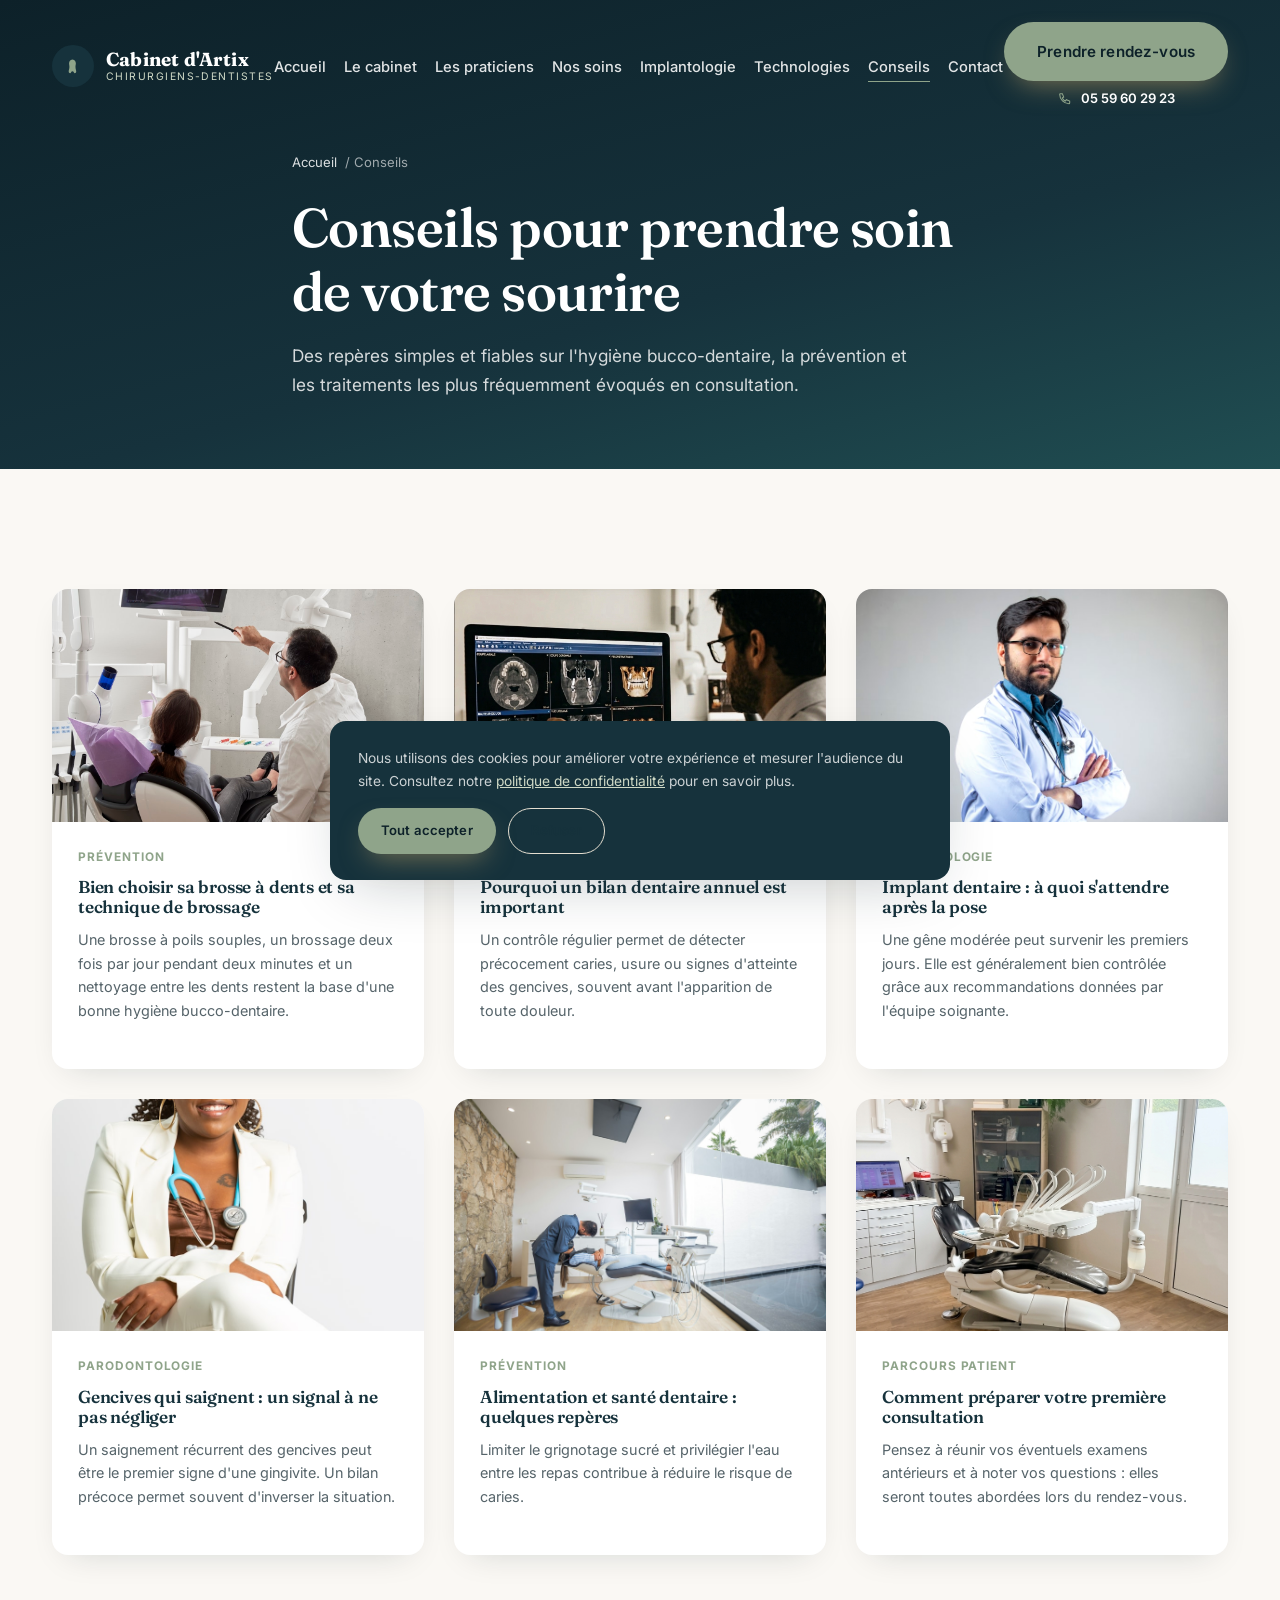
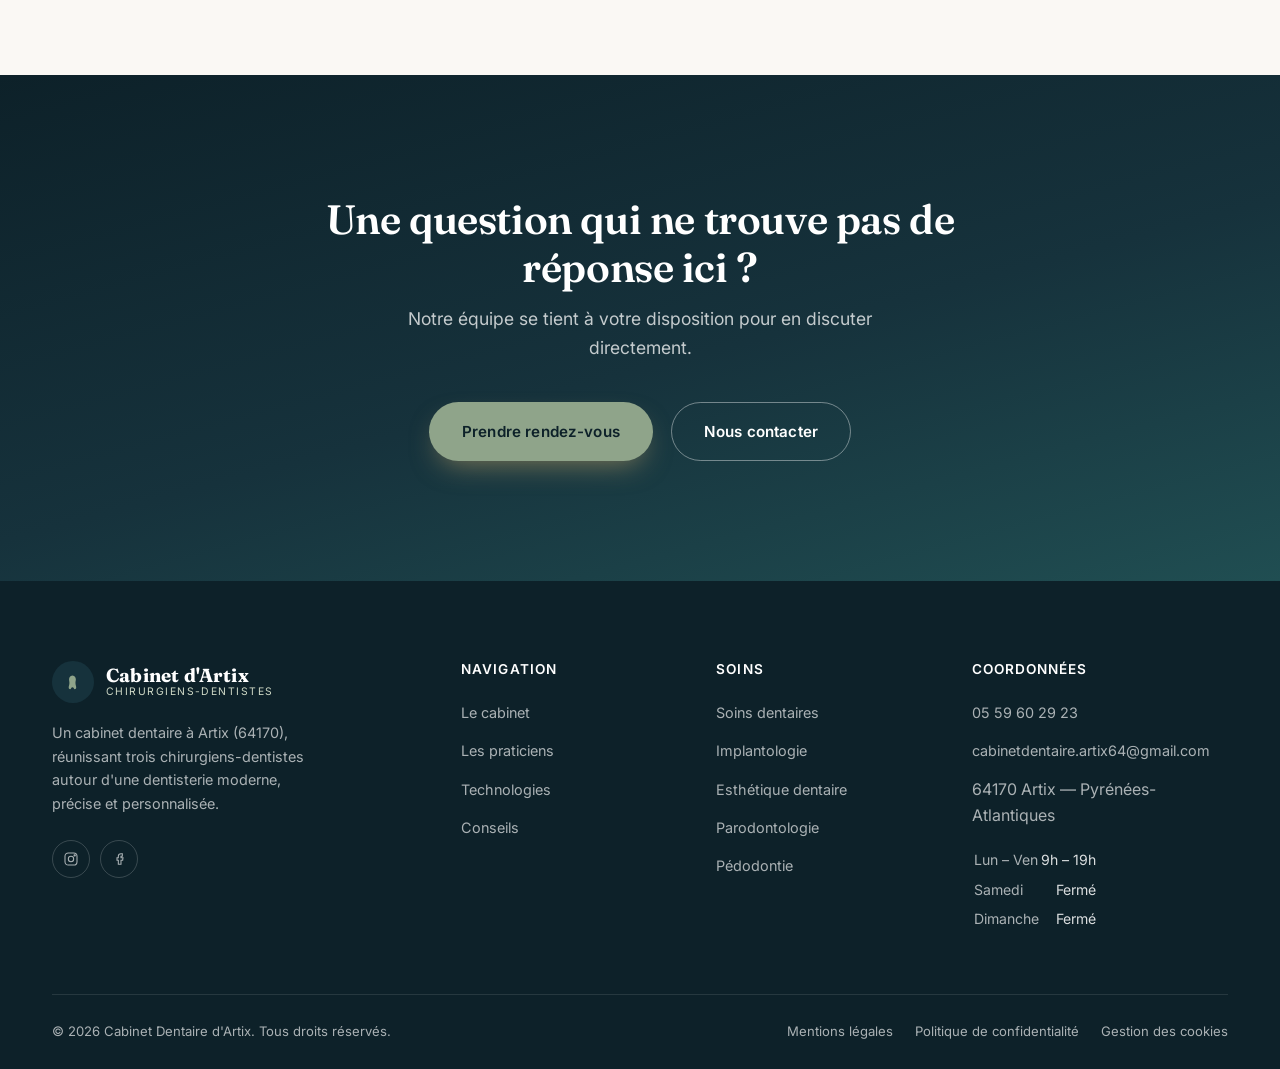
==== commit 57d4e806: "Add pédodontie service, update real contact info and hours - New pedodontie.html page (first visit, " ====
--- a/conseils.html
+++ b/conseils.html
@@ -35,9 +35,9 @@
     <div class="header-actions">
       <div class="header-cta">
         <a href="contact.html" class="btn btn-primary">Prendre rendez-vous</a>
-        <a href="tel:+33559123456" class="header-call">
+        <a href="tel:+33559602923" class="header-call">
           <svg viewBox="0 0 24 24" fill="none" stroke="currentColor" stroke-width="1.6"><path d="M4 5c0-.6.4-1 1-1h3l2 5-2 1.5c.9 2 2.5 3.6 4.5 4.5L14 13l5 2v3c0 .6-.4 1-1 1C10.6 19 4 12.4 4 5z"/></svg>
-          <span>05 59 12 34 56</span>
+          <span>05 59 60 29 23</span>
         </a>
       </div>
       <button class="nav-toggle" id="navToggle" aria-label="Ouvrir le menu"><span></span><span></span><span></span></button>
@@ -57,7 +57,7 @@
     <li><a href="contact.html">Contact</a></li>
   </ul>
   <a href="contact.html" class="btn btn-primary">Prendre rendez-vous</a>
-  <a href="tel:+33559123456" class="header-call">05 59 12 34 56</a>
+  <a href="tel:+33559602923" class="header-call">05 59 60 29 23</a>
 </div>
 
 <main>
@@ -82,7 +82,7 @@
         </div>
       </article>
       <article class="article-card" data-reveal style="--i:1">
-        <div class="article-media"><img src="assets/img/diagnostic.jpg" alt="Fréquence recommandée des bilans dentaires" loading="lazy"></div>
+        <div class="article-media"><img src="assets/img/scanner-intraoral.jpg" alt="Fréquence recommandée des bilans dentaires" loading="lazy"></div>
         <div class="article-body">
           <div class="article-tag">Prévention</div>
           <h3>Pourquoi un bilan dentaire annuel est important</h3>
@@ -114,7 +114,7 @@
         </div>
       </article>
       <article class="article-card" data-reveal style="--i:5">
-        <div class="article-media"><img src="assets/img/hero-cabinet.jpg" alt="Bonne préparation avant un rendez-vous dentaire" loading="lazy"></div>
+        <div class="article-media"><img src="assets/img/cabinet-benjamin.jpg" alt="Bonne préparation avant un rendez-vous dentaire" loading="lazy"></div>
         <div class="article-body">
           <div class="article-tag">Parcours patient</div>
           <h3>Comment préparer votre première consultation</h3>
@@ -170,18 +170,19 @@
           <li><a href="implantologie.html">Implantologie</a></li>
           <li><a href="esthetique-dentaire.html">Esthétique dentaire</a></li>
           <li><a href="parodontologie.html">Parodontologie</a></li>
+          <li><a href="pedodontie.html">Pédodontie</a></li>
         </ul>
       </div>
       <div class="footer-col">
         <h4>Coordonnées</h4>
         <ul>
-          <li><a href="tel:+33559123456">05 59 12 34 56</a></li>
-          <li><a href="mailto:contact@cabinet-dentaire-artix.fr">contact@cabinet-dentaire-artix.fr</a></li>
+          <li><a href="tel:+33559602923">05 59 60 29 23</a></li>
+          <li><a href="mailto:cabinetdentaire.artix64@gmail.com">cabinetdentaire.artix64@gmail.com</a></li>
           <li><span>64170 Artix — Pyrénées-Atlantiques</span></li>
         </ul>
         <table class="footer-hours" style="margin-top:16px;">
           <tr><td>Lun – Ven</td><td>9h – 19h</td></tr>
-          <tr><td>Samedi</td><td>9h – 12h30</td></tr>
+          <tr><td>Samedi</td><td>Fermé</td></tr>
           <tr><td>Dimanche</td><td>Fermé</td></tr>
         </table>
       </div>
@@ -198,7 +199,7 @@
 </footer>
 
 <div class="mobile-bar">
-  <a href="tel:+33559123456" class="btn btn-outline">Appeler</a>
+  <a href="tel:+33559602923" class="btn btn-outline">Appeler</a>
   <a href="contact.html" class="btn btn-primary">Rendez-vous</a>
 </div>
 
--- a/css/style.css
+++ b/css/style.css
@@ -901,13 +901,13 @@
 .doctolib-box strong { display: block; margin-bottom: 4px; }
 
 /* ---------- Bascule Formulaire / Doctolib ---------- */
-.rdv-mode-switch { display: flex; gap: 8px; margin-bottom: 26px; }
+.rdv-mode-switch { display: flex; gap: 10px; margin-bottom: 28px; background: var(--beige); border-radius: 100px; padding: 6px; }
 .rdv-mode-btn {
-  flex: 1; padding: 10px 16px; border-radius: 100px; border: 1px solid var(--line);
-  background: transparent; color: var(--ink-soft); font-size: 0.82rem; font-weight: 600;
+  flex: 1; padding: 13px 18px; border-radius: 100px; border: none;
+  background: transparent; color: var(--ink-soft); font-size: 0.88rem; font-weight: 700;
   transition: all 0.3s var(--ease);
 }
-.rdv-mode-btn.active { background: var(--beige); border-color: var(--beige); color: var(--navy); }
+.rdv-mode-btn.active { background: var(--navy); color: var(--white); box-shadow: 0 8px 20px -8px rgba(22,50,60,0.5); }
 .rdv-mode-content { display: none; }
 .rdv-mode-content.active { display: block; animation: fadein 0.5s var(--ease); }
 
@@ -918,8 +918,20 @@
 }
 .doctolib-cta .ico svg { width: 26px; height: 26px; }
 .doctolib-cta h3 { margin-bottom: 10px; }
-.doctolib-cta p { color: var(--ink-soft); font-size: 0.92rem; margin-bottom: 22px; }
+.doctolib-cta p { color: var(--ink-soft); font-size: 0.92rem; margin-bottom: 0; }
 .doctolib-cta .form-note { text-align: center; }
+
+.doctolib-practitioners { display: flex; flex-direction: column; gap: 12px; margin-top: 22px; }
+.doctolib-practitioner-card {
+  display: flex; align-items: center; justify-content: space-between; gap: 16px;
+  padding: 16px 20px; border: 1px solid var(--line); border-radius: var(--radius-md);
+  transition: all 0.3s var(--ease);
+}
+.doctolib-practitioner-card:hover { border-color: var(--gold); background: var(--beige); transform: translateY(-2px); }
+.doctolib-practitioner-card .name { font-weight: 600; color: var(--navy); font-size: 0.98rem; }
+.doctolib-practitioner-card .cta { display: flex; align-items: center; gap: 8px; font-size: 0.84rem; font-weight: 600; color: var(--navy); white-space: nowrap; }
+.doctolib-practitioner-card .cta svg { width: 15px; height: 15px; color: var(--gold); flex-shrink: 0; transition: transform 0.3s var(--ease); }
+.doctolib-practitioner-card:hover .cta svg { transform: translateX(4px); }
 
 /* ---------- Cookies : préférences ---------- */
 .cookie-pref-card { background: var(--white); border: 1px solid var(--line); border-radius: var(--radius-md); padding: 24px 26px; margin-bottom: 16px; display: flex; justify-content: space-between; align-items: center; gap: 20px; }
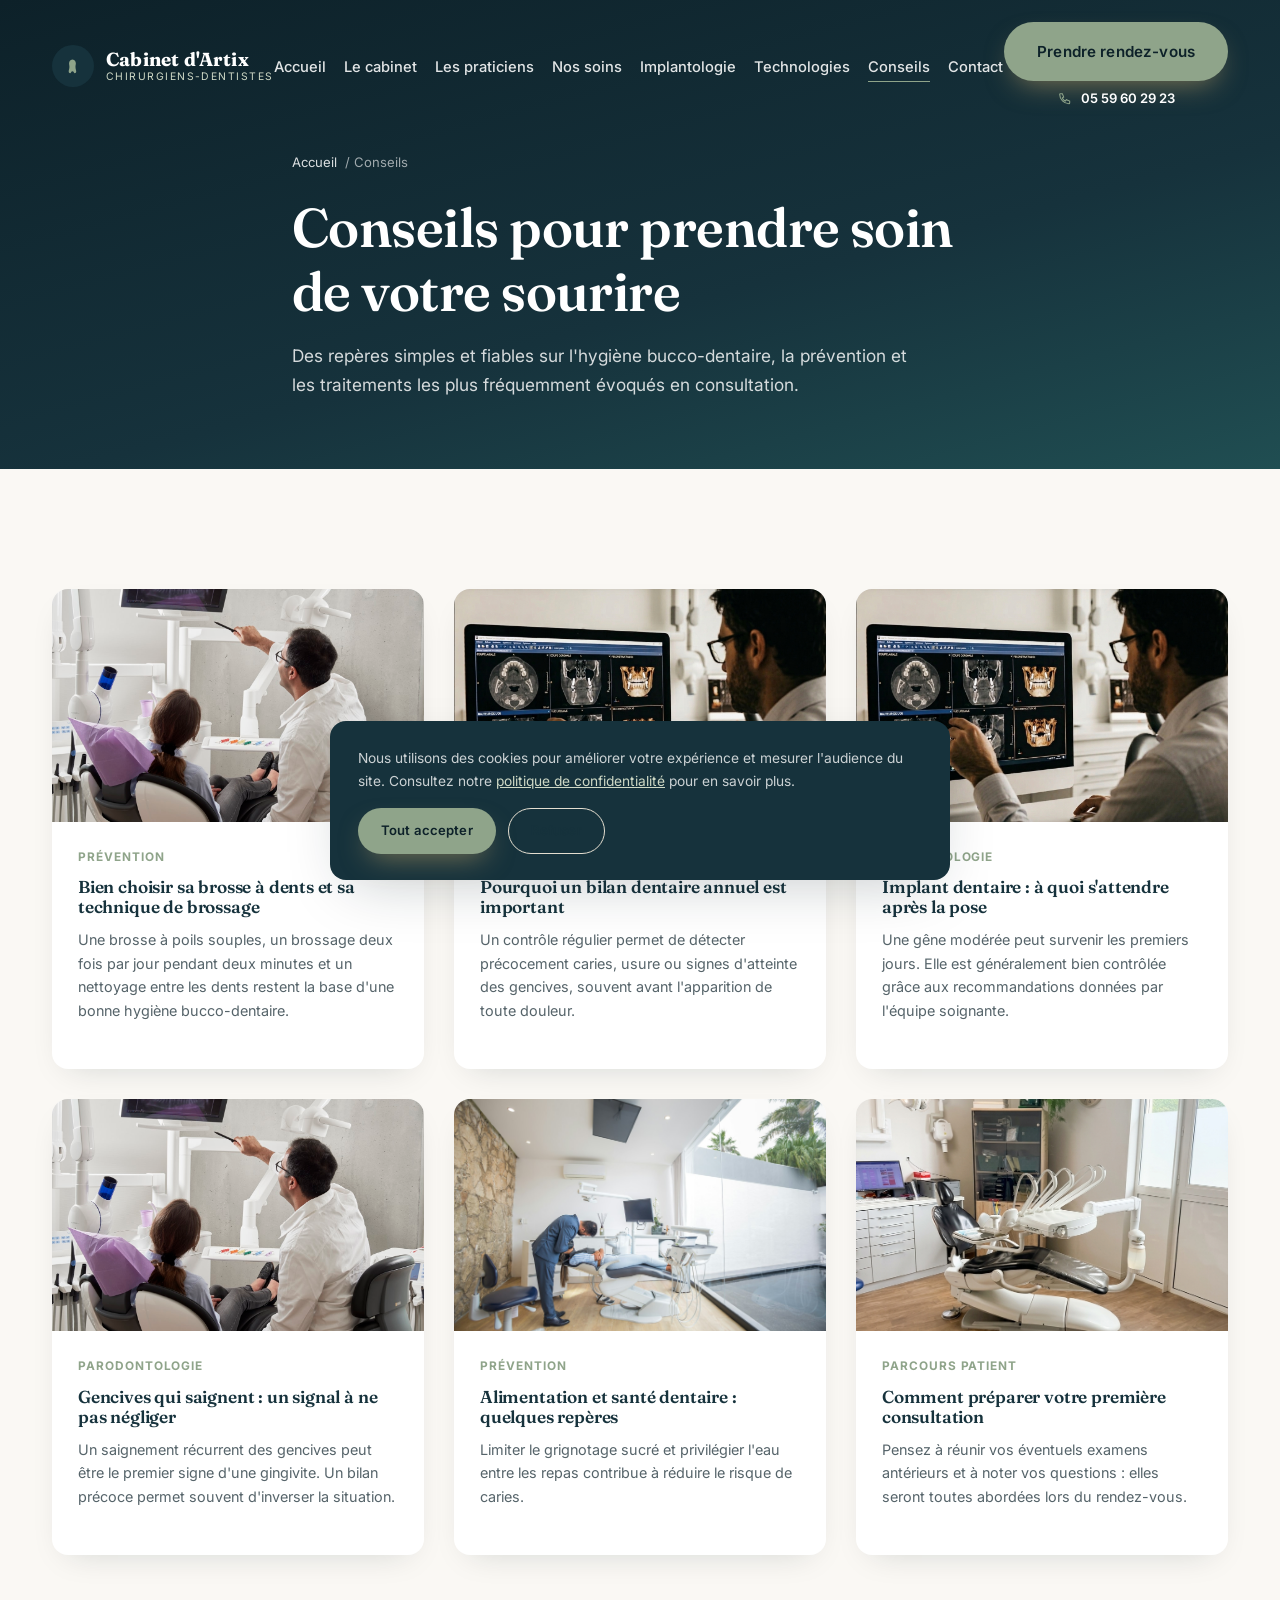
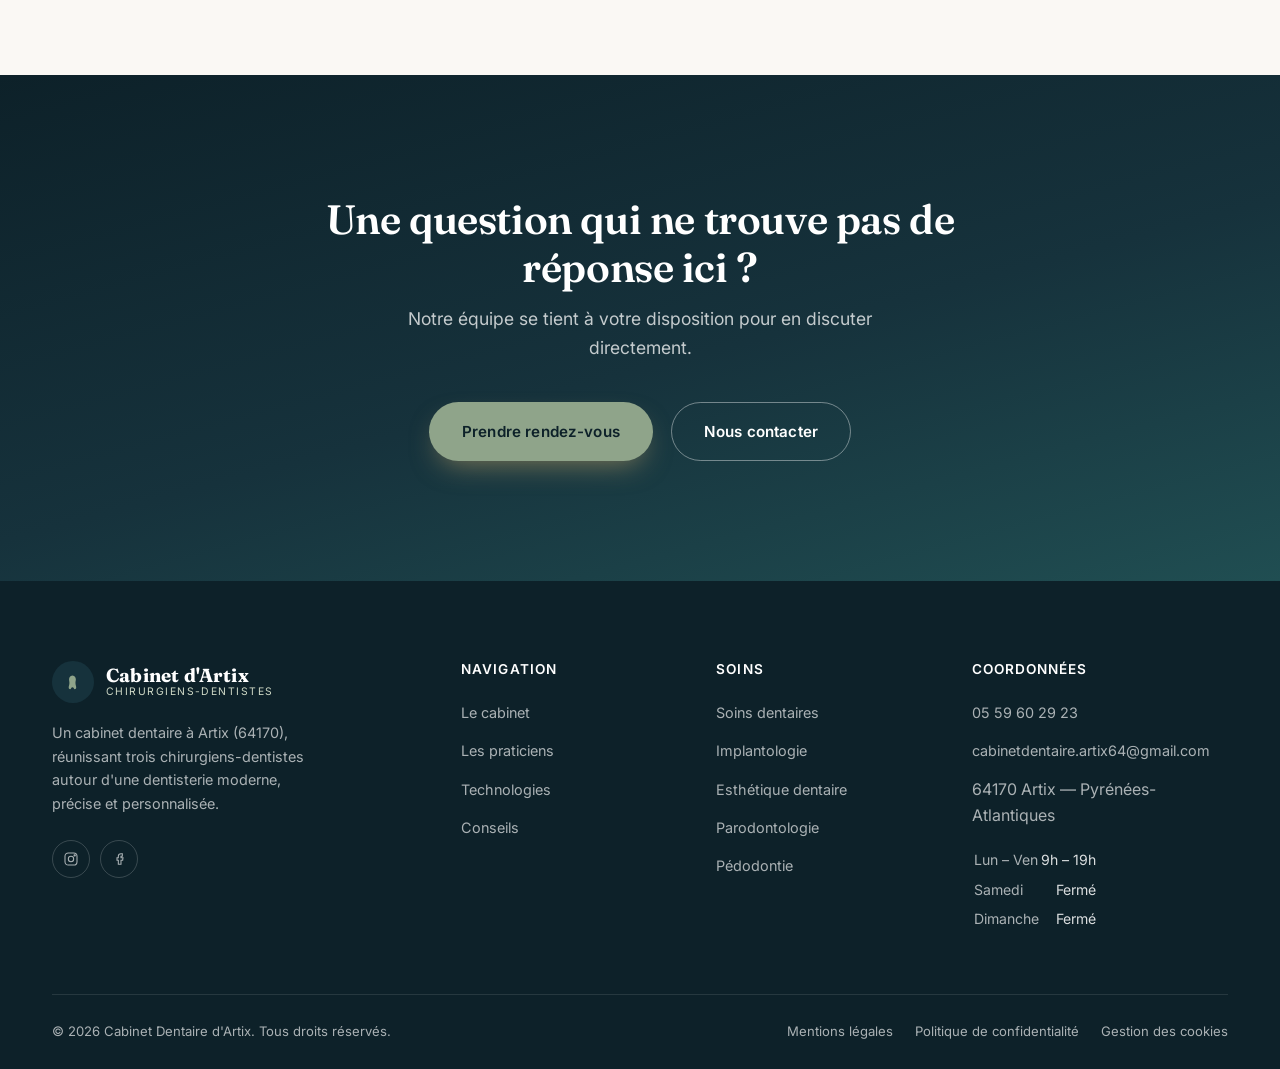
==== commit 4fcb960e: "Add Dr Grandati's real photos, fix broken practitioner images - Real portrait for Dr Grandati Camill" ====
--- a/conseils.html
+++ b/conseils.html
@@ -90,7 +90,7 @@
         </div>
       </article>
       <article class="article-card" data-reveal style="--i:2">
-        <div class="article-media"><img src="assets/img/team-antoine.jpg" alt="Explication du déroulement d'un traitement implantaire" loading="lazy"></div>
+        <div class="article-media"><img src="assets/img/scanner-intraoral.jpg" alt="Explication du déroulement d'un traitement implantaire" loading="lazy"></div>
         <div class="article-body">
           <div class="article-tag">Implantologie</div>
           <h3>Implant dentaire&nbsp;: à quoi s'attendre après la pose</h3>
@@ -98,7 +98,7 @@
         </div>
       </article>
       <article class="article-card" data-reveal style="--i:3">
-        <div class="article-media"><img src="assets/img/team-sarah.jpg" alt="Prévention des maladies des gencives" loading="lazy"></div>
+        <div class="article-media"><img src="assets/img/consultation.jpg" alt="Prévention des maladies des gencives" loading="lazy"></div>
         <div class="article-body">
           <div class="article-tag">Parodontologie</div>
           <h3>Gencives qui saignent&nbsp;: un signal à ne pas négliger</h3>
--- a/css/style.css
+++ b/css/style.css
@@ -964,56 +964,125 @@
 
 /* ==========================================================================
    Animation pédagogique — pourquoi remplacer une dent manquante
+   (séquence en 5 étapes façon "scrubber vidéo" : aujourd'hui → 6 mois →
+   1 an → plusieurs années → avec un implant)
    ========================================================================== */
 .tooth-loss-diagram {
   background: var(--white);
   border-radius: var(--radius-lg);
   box-shadow: var(--shadow-card);
-  padding: 44px 40px 36px;
-  max-width: 860px;
+  padding: 48px 48px 40px;
+  max-width: 820px;
   margin: 0 auto;
 }
-.tooth-loss-diagram svg { width: 100%; height: auto; display: block; margin: 0 auto 8px; }
-.tld-panel-title { font-family: var(--font-body); font-size: 0.72rem; font-weight: 700; letter-spacing: 0.08em; text-transform: uppercase; fill: var(--ink-soft); }
-.tld-panel-title.tld-strong { fill: var(--navy); }
-.tld-time-badge { font-family: var(--font-body); font-style: italic; font-size: 11px; fill: #6b7a5f; opacity: 0; animation: tldTimeBadge 9s ease-in-out infinite; }
-
-.tld-neighbor-left { transform-box: fill-box; transform-origin: bottom center; animation: tldTiltLeft 9s ease-in-out infinite; }
-.tld-neighbor-right { transform-box: fill-box; transform-origin: bottom center; animation: tldTiltRight 9s ease-in-out infinite; }
-.tld-opposing { transform-box: fill-box; transform-origin: top center; animation: tldExtrude 9s ease-in-out infinite; }
-.tld-bone { transform-box: fill-box; transform-origin: bottom center; animation: tldBoneLoss 9s ease-in-out infinite; }
-
-@keyframes tldTiltLeft {
-  0%, 15%   { transform: rotate(0deg); }
-  45%, 80%  { transform: rotate(9deg); }
-  100%      { transform: rotate(0deg); }
-}
-@keyframes tldTiltRight {
-  0%, 15%   { transform: rotate(0deg); }
-  45%, 80%  { transform: rotate(-9deg); }
-  100%      { transform: rotate(0deg); }
-}
-@keyframes tldExtrude {
-  0%, 15%   { transform: translateY(0); }
-  45%, 80%  { transform: translateY(13px); }
-  100%      { transform: translateY(0); }
-}
-@keyframes tldBoneLoss {
-  0%, 15%   { transform: scaleY(1); }
-  45%, 80%  { transform: scaleY(0.5); }
-  100%      { transform: scaleY(1); }
-}
-@keyframes tldTimeBadge {
-  0%, 15%   { opacity: 0; }
-  35%, 85%  { opacity: 1; }
+
+/* ---------- Frise temporelle (scrubber) ---------- */
+.tld-track { position: relative; height: 4px; background: var(--line); border-radius: 100px; overflow: hidden; }
+.tld-fill {
+  position: absolute; inset: 0 auto 0 0; width: 2%;
+  background: linear-gradient(90deg, var(--gold), #6f8a68);
+  border-radius: 100px;
+  animation: tldProgress 18s ease-in-out infinite;
+}
+.tld-ticks { display: flex; justify-content: space-between; gap: 6px; margin-top: 12px; }
+.tld-ticks span { flex: 1; font-size: 0.72rem; font-weight: 600; color: var(--ink-soft); opacity: 0.55; }
+.tld-ticks span:first-child { text-align: left; }
+.tld-ticks span:last-child { text-align: right; }
+.tld-ticks span:not(:first-child):not(:last-child) { text-align: center; }
+.tld-ticks span:nth-child(1) { animation: tldTick1 18s ease-in-out infinite; }
+.tld-ticks span:nth-child(2) { animation: tldTick2 18s ease-in-out infinite; }
+.tld-ticks span:nth-child(3) { animation: tldTick3 18s ease-in-out infinite; }
+.tld-ticks span:nth-child(4) { animation: tldTick4 18s ease-in-out infinite; }
+.tld-ticks span:nth-child(5) { animation: tldTick5 18s ease-in-out infinite; }
+
+@keyframes tldProgress {
+  0%, 12%   { width: 2%; }
+  17%, 29%  { width: 25%; }
+  34%, 46%  { width: 50%; }
+  51%, 63%  { width: 75%; }
+  70%, 92%  { width: 100%; }
+  100%      { width: 2%; }
+}
+@keyframes tldTick1 {
+  0%, 12%   { opacity: 1; color: var(--navy); }
+  17%, 100% { opacity: 0.55; color: var(--ink-soft); }
+}
+@keyframes tldTick2 {
+  0%, 12%   { opacity: 0.55; color: var(--ink-soft); }
+  17%, 29%  { opacity: 1; color: var(--navy); }
+  34%, 100% { opacity: 0.55; color: var(--ink-soft); }
+}
+@keyframes tldTick3 {
+  0%, 29%   { opacity: 0.55; color: var(--ink-soft); }
+  34%, 46%  { opacity: 1; color: var(--navy); }
+  51%, 100% { opacity: 0.55; color: var(--ink-soft); }
+}
+@keyframes tldTick4 {
+  0%, 46%   { opacity: 0.55; color: var(--ink-soft); }
+  51%, 63%  { opacity: 1; color: var(--navy); }
+  70%, 100% { opacity: 0.55; color: var(--ink-soft); }
+}
+@keyframes tldTick5 {
+  0%, 63%   { opacity: 0.55; color: var(--ink-soft); }
+  70%, 92%  { opacity: 1; color: var(--gold); }
+  97%, 100% { opacity: 0.55; color: var(--ink-soft); }
+}
+
+/* ---------- Illustration ---------- */
+.tooth-loss-diagram svg { width: 100%; max-width: 600px; height: auto; display: block; margin: 30px auto 6px; }
+
+.tld2-neighbor-left  { transform-box: fill-box; transform-origin: bottom center; animation: tld2TiltLeft 18s ease-in-out infinite; }
+.tld2-neighbor-right { transform-box: fill-box; transform-origin: bottom center; animation: tld2TiltRight 18s ease-in-out infinite; }
+.tld2-opposing        { transform-box: fill-box; transform-origin: top center; animation: tld2Extrude 18s ease-in-out infinite; }
+.tld2-bone            { transform-box: fill-box; transform-origin: bottom center; animation: tld2Bone 18s ease-in-out infinite; }
+.tld2-socket          { animation: tld2SocketFade 18s ease-in-out infinite; }
+.tld2-implant         { animation: tld2ImplantFade 18s ease-in-out infinite; }
+.tld2-implant-glow    { transform-box: fill-box; transform-origin: center; animation: tld2Glow 3.2s ease-in-out infinite alternate; }
+
+@keyframes tld2TiltLeft {
+  0%, 12%   { transform: rotate(0deg); }
+  17%, 29%  { transform: rotate(3deg); }
+  34%, 46%  { transform: rotate(6deg); }
+  51%, 63%  { transform: rotate(10deg); }
+  70%, 100% { transform: rotate(0deg); }
+}
+@keyframes tld2TiltRight {
+  0%, 12%   { transform: rotate(0deg); }
+  17%, 29%  { transform: rotate(-3deg); }
+  34%, 46%  { transform: rotate(-6deg); }
+  51%, 63%  { transform: rotate(-10deg); }
+  70%, 100% { transform: rotate(0deg); }
+}
+@keyframes tld2Extrude {
+  0%, 12%   { transform: translateY(0); }
+  17%, 29%  { transform: translateY(4px); }
+  34%, 46%  { transform: translateY(8px); }
+  51%, 63%  { transform: translateY(14px); }
+  70%, 100% { transform: translateY(0); }
+}
+@keyframes tld2Bone {
+  0%, 12%   { transform: scaleY(1); }
+  17%, 29%  { transform: scaleY(0.85); }
+  34%, 46%  { transform: scaleY(0.65); }
+  51%, 63%  { transform: scaleY(0.4); }
+  70%, 100% { transform: scaleY(1); }
+}
+@keyframes tld2SocketFade {
+  0%, 63%   { opacity: 1; }
+  70%, 92%  { opacity: 0; }
+  100%      { opacity: 1; }
+}
+@keyframes tld2ImplantFade {
+  0%, 63%   { opacity: 0; }
+  70%, 92%  { opacity: 1; }
   100%      { opacity: 0; }
 }
-
-.tld-implant-glow { transform-box: fill-box; transform-origin: center; animation: tldGlow 3.2s ease-in-out infinite alternate; }
-@keyframes tldGlow {
+@keyframes tld2Glow {
   0%   { opacity: 0.22; transform: scale(1); }
   100% { opacity: 0.5; transform: scale(1.1); }
 }
+
+.tld-caption { text-align: center; font-size: 0.78rem; color: var(--ink-soft); font-style: italic; margin-top: 4px; }
 
 .tooth-loss-legend { display: grid; grid-template-columns: 1fr 1fr; gap: 32px; margin-top: 28px; padding-top: 28px; border-top: 1px solid var(--line); }
 .tld-col h4 { font-size: 0.98rem; margin-bottom: 12px; }
@@ -1025,12 +1094,19 @@
 .tld-col:last-child li::before { content: "✓"; color: var(--gold); font-size: 0.8rem; }
 
 @media (max-width: 680px) {
-  .tooth-loss-diagram { padding: 32px 20px 28px; }
+  .tooth-loss-diagram { padding: 34px 22px 30px; }
+  .tld-ticks span { font-size: 0.62rem; }
   .tooth-loss-legend { grid-template-columns: 1fr; gap: 22px; }
 }
 
 @media (prefers-reduced-motion: reduce) {
-  .tld-neighbor-left, .tld-neighbor-right, .tld-opposing, .tld-bone, .tld-time-badge, .tld-implant-glow {
+  .tld-fill,
+  .tld-ticks span,
+  .tld2-neighbor-left, .tld2-neighbor-right, .tld2-opposing, .tld2-bone,
+  .tld2-socket, .tld2-implant, .tld2-implant-glow {
     animation: none !important;
   }
-}
+  .tld-fill { width: 100%; }
+  .tld2-implant { opacity: 1; }
+  .tld2-socket { opacity: 0; }
+}
